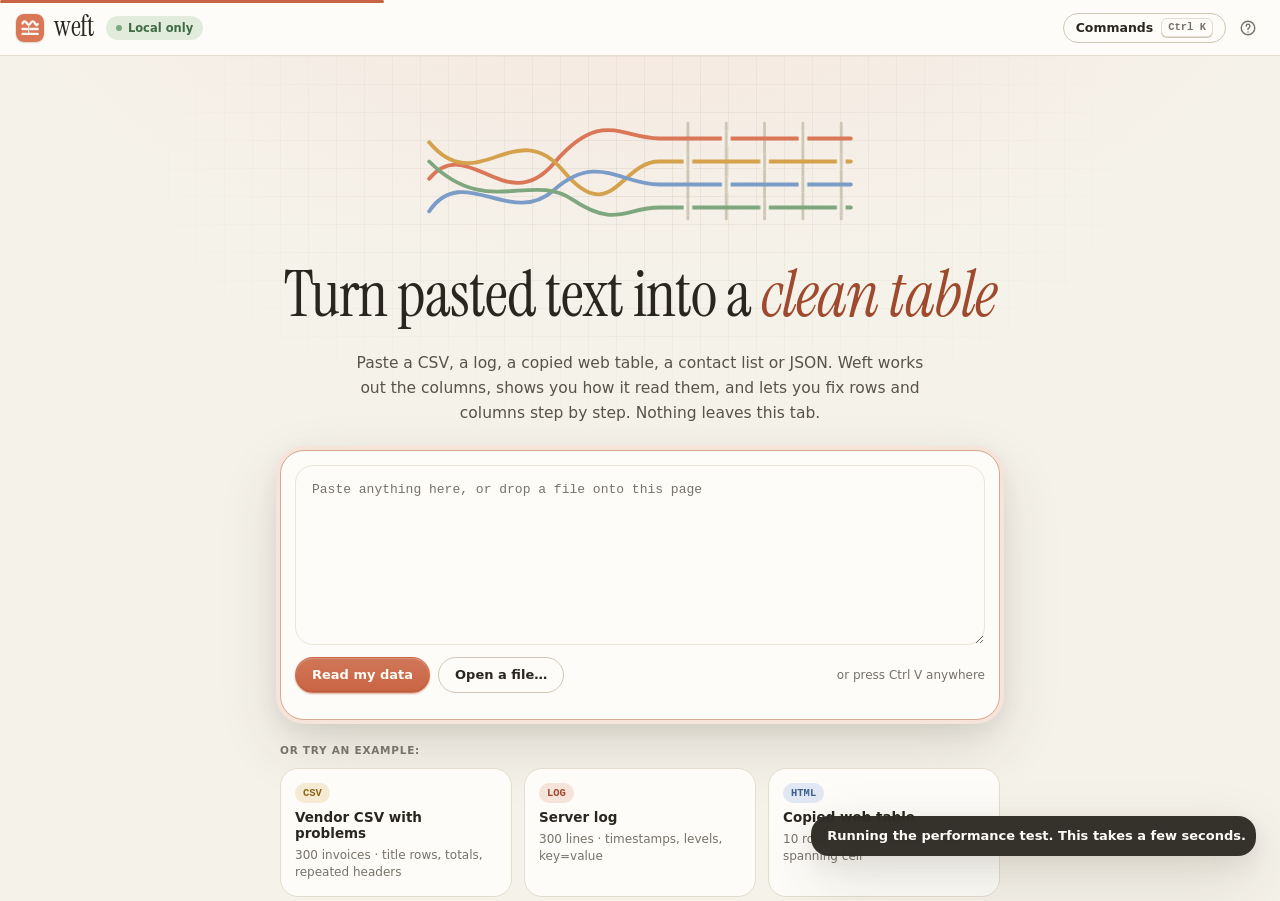
==== perf-test.html @ 7e74893f "feat: release Weft 2.1 with major performance and UI improvements - Speed up CSV parsing, text sorti" ====
<!DOCTYPE html>
<html lang="en">
<head>
<meta charset="UTF-8">
<meta http-equiv="Content-Security-Policy" content="default-src 'self'; script-src 'self'; worker-src 'self' blob:; style-src 'self' 'unsafe-inline'; img-src 'self' data: blob:; font-src 'self'; connect-src 'none'; frame-src 'none'; object-src 'none'; base-uri 'none'; form-action 'none'">
<meta name="viewport" content="width=device-width, initial-scale=1">
<title>Weft perf [perf] nowrap</title>
<meta name="description" content="Paste CSV, logs, copied web tables, contact lists or JSON. Weft detects the columns, shows how it read them, and lets you clean rows and columns step by step. Runs entirely in your browser.">
<meta name="theme-color" content="#F5F2EA" media="(prefers-color-scheme: light)">
<meta name="theme-color" content="#1F1E1C" media="(prefers-color-scheme: dark)">
<link rel="icon" type="image/svg+xml" href="favicon.svg">
<link rel="preload" href="fonts/InstrumentSerif-Regular.ttf" as="font" type="font/ttf" crossorigin>
<link rel="preload" href="fonts/InstrumentSerif-Italic.ttf" as="font" type="font/ttf" crossorigin>
<link rel="stylesheet" href="css/weft.css">
<script src="js/theme.js"></script>
</head>
<body>
<div class="progress-bar page-progress" id="pageProgress" role="progressbar" aria-busy="true" aria-label="Loading"><i></i></div>
<div class="app">
  <header class="app-header" id="appHeader">
    <div class="brand">
      <img class="mark" src="favicon.svg" alt="" width="28" height="28">
      <span class="wordmark">weft</span>
    </div>
    <button type="button" class="pill-local" id="pillLocal" title="Your data never leaves this browser tab. Network access is blocked by this page's security policy."><i></i>Local only</button>
    <div class="file-meta hidden" id="fileMeta"><span class="fmt-tag" id="fmtTag"></span><span class="file-name" id="fileName"></span></div>
    <span class="spacer"></span>
    <div class="search-box hidden" id="searchBox" role="search">
      <svg width="16" height="16" viewBox="0 0 24 24" fill="none" stroke="currentColor" stroke-width="1.9" stroke-linecap="round" aria-hidden="true"><circle cx="11" cy="11" r="6.5"/><path d="M20 20l-4.2-4.2"/></svg>
      <input id="searchInput" type="search" placeholder="Search rows" aria-label="Search rows" autocomplete="off" spellcheck="false">
      <button type="button" class="btn btn-xs btn-secondary hidden" id="btnSearchStep" title="Keep only matching rows as a recipe step">Make this a step</button>
      <span class="kbd" id="searchHint">Ctrl F</span>
    </div>
    <div class="hdr-actions">
      <button type="button" class="btn btn-secondary btn-sm" id="btnCommands" aria-keyshortcuts="Control+K Meta+K"><span>Commands</span><span class="kbd" id="cmdHint">Ctrl K</span></button>
      <button type="button" class="btn btn-ghost btn-sm hidden hide-sm" id="btnRecipe" aria-haspopup="menu" aria-expanded="false">Recipe
        <svg width="12" height="12" viewBox="0 0 24 24" fill="none" stroke="currentColor" stroke-width="2.2" stroke-linecap="round" aria-hidden="true"><path d="M7 10l5 5 5-5"/></svg></button>
      <button type="button" class="btn btn-ghost btn-sm hidden hide-sm" id="btnNew">New</button>
      <button type="button" class="icon-btn" id="btnHelp" aria-label="Keyboard shortcuts and help" title="Keyboard shortcuts (?)">
        <svg width="18" height="18" viewBox="0 0 24 24" fill="none" stroke="currentColor" stroke-width="1.9" stroke-linecap="round" aria-hidden="true"><circle cx="12" cy="12" r="9"/><path d="M9.6 9.5a2.5 2.5 0 1 1 3.7 2.2c-.8.4-1.3 1-1.3 1.9v.4M12 17.2v.1"/></svg></button>
      <button type="button" class="btn btn-primary btn-sm hidden" id="btnExport">Export</button>
    </div>
  </header>

  <div class="reading-bar hidden" id="readingBar" aria-label="How the input was read"></div>
  <nav class="toolbar hidden" id="toolbar" aria-label="Actions"></nav>
  <div class="scrub hidden" id="scrub">
    <button type="button" class="scrub-end" id="scrubStart">Original</button>
    <div class="scrub-track" id="scrubTrack"></div>
    <button type="button" class="scrub-end" id="scrubEnd">Result</button>
    <span class="scrub-label" id="scrubLabel"></span>
  </div>
  <div class="coach hidden" id="coach" role="region" aria-label="Getting started"></div>

  <main id="emptyView" class="empty-view">
    <svg class="hero" viewBox="0 0 480 140" fill="none" stroke-linecap="round" aria-hidden="true">
      <path class="hw" stroke-width="3" d="M290 20V120M330 20V120M370 20V120M410 20V120M450 20V120"/>
      <path class="thr t1" pathLength="1" stroke-width="4" d="M20 78C60 30 100 120 150 62S220 36 260 36H460"/>
      <path class="thr t2" pathLength="1" stroke-width="4" d="M20 40C70 100 110 10 160 70S220 60 260 60H460"/>
      <path class="thr t3" pathLength="1" stroke-width="4" d="M20 112C55 60 105 130 150 90S220 84 260 84H460"/>
      <path class="thr t4" pathLength="1" stroke-width="4" d="M20 60C80 120 125 70 170 100S225 108 260 108H460"/>
      <path class="over hgap" stroke-width="9" stroke-linecap="butt" d="M330 28V44M410 28V44M290 52V68M370 52V68M450 52V68M330 76V92M410 76V92M290 100V116M370 100V116M450 100V116"/>
      <path class="over hw" stroke-width="3" stroke-linecap="butt" d="M330 28V44M410 28V44M290 52V68M370 52V68M450 52V68M330 76V92M410 76V92M290 100V116M370 100V116M450 100V116"/>
    </svg>
    <h1 id="emptyH1">Turn pasted text into a <span class="h1-accent">clean table</span></h1>
    <p class="lede">Paste a CSV, a log, a copied web table, a contact list or JSON. Weft works out the columns, shows you how it read them, and lets you fix rows and columns step by step. Nothing leaves this tab.</p>
    <div class="session-banner hidden" id="sessionBanner"></div>
    <section class="paste-card" aria-label="Paste your data">
      <textarea id="pasteArea" placeholder="Paste anything here, or drop a file onto this page" aria-label="Paste your data" spellcheck="false"></textarea>
      <div class="paste-actions">
        <button type="button" class="btn btn-primary" id="btnRead">Read my data</button>
        <button type="button" class="btn btn-secondary" id="btnOpen">Open a file…</button>
        <span class="paste-hint" id="pasteHint">or press Ctrl V anywhere</span>
      </div>
      <div class="parse-err" id="parseErr" role="alert"></div>
    </section>
    <section class="examples" aria-labelledby="exLabel">
      <span class="small-label" id="exLabel">Or try an example:</span>
      <div class="examples-grid" id="examplesGrid"></div>
    </section>
    <footer class="footnote">
      <span>Runs offline. No accounts, no uploads, no tracking.</span>
      <button type="button" class="link-btn" id="stressLink">Performance test (200,000 rows)</button>
    </footer>
  </main>

  <div class="workspace hidden" id="workspace">
    <aside class="rail" id="rail" aria-label="Recipe">
      <div class="rail-head">
        <h2>Recipe</h2><span class="count-badge" id="railCount">0</span><span class="spacer"></span>
        <button type="button" class="btn btn-primary btn-xs" id="btnAddStep"><svg width="12" height="12" viewBox="0 0 24 24" fill="none" stroke="currentColor" stroke-width="2.4" stroke-linecap="round" aria-hidden="true"><path d="M12 5v14M5 12h14"/></svg>Add step</button>
      </div>
      <div class="rail-list" id="railList"></div>
      <div class="rail-foot">
        <button type="button" class="btn btn-xs btn-ghost" id="btnRailSave">Save</button>
        <button type="button" class="btn btn-xs btn-ghost" id="btnRailLib">Library</button>
        <button type="button" class="btn btn-xs btn-ghost" id="btnRailText">Edit as text</button>
      </div>
    </aside>
    <section class="grid-wrap" aria-label="Data">
      <div class="progress-bar hidden" id="progress" role="progressbar" aria-busy="true" aria-label="Working"><i></i></div>
      <div class="vfilter hidden" id="vfilter" style="display:flex;align-items:center;gap:10px;padding:8px 16px;background:var(--slate-wash);font:500 12.5px var(--sans);border-bottom:1px solid var(--border)"></div>
      <div class="gscroll" id="gscroll" tabindex="0" role="grid" aria-label="Table" aria-multiselectable="true">
        <div id="grid" class="gsizer-wrap">
          <div class="gsizer" id="gsizer">
            <div class="ghead" id="ghead" role="row" aria-rowindex="1"></div>
            <div class="gbody" id="gbody"></div>
            <div class="selrect hidden" id="selrect"></div>
          </div>
        </div>
        <div class="grid-empty hidden" id="gridEmpty"></div>
      </div>
    </section>
    <aside class="inspector" id="inspector" aria-label="Inspector">
      <div class="insp-tabs" id="inspTabs" role="tablist">
        <button type="button" class="insp-tab" role="tab" data-tab="suggestions" aria-selected="true">Suggestions<span class="count-badge hidden" id="issueCount"></span></button>
        <button type="button" class="insp-tab" role="tab" data-tab="column" aria-selected="false" tabindex="-1">Column</button>
        <button type="button" class="insp-tab" role="tab" data-tab="cell" aria-selected="false" tabindex="-1">Cell</button>
      </div>
      <div class="insp-body" id="inspBody" role="tabpanel"></div>
    </aside>
  </div>
  <footer class="status-bar hidden" id="statusBar" aria-live="off"></footer>
</div>

<div class="drop-overlay" id="dropOverlay" aria-hidden="true"><img src="favicon.svg" alt=""><b>Drop to read this file</b><span id="dropName" style="font:500 13px var(--mono);color:var(--ink-dim)"></span></div>
<div class="toast-root" id="toastRoot" aria-live="polite"></div>
<div id="srAnnounce" class="sr-only" aria-live="polite" aria-atomic="true"></div>
<input type="file" id="fileInput" hidden accept=".csv,.tsv,.txt,.json,.ndjson,.log,.md,.html,.htm,.tab,.dat,text/*,application/json">
<input type="file" id="refInput" hidden accept=".csv,.tsv,.txt,.json,.ndjson,.log,text/*,application/json">
<input type="file" id="recipeInput" hidden accept=".txt,.weft,text/plain">

<script src="js/core/00-util.js"></script>
<script src="js/core/10-values.js"></script>
<script src="js/core/20-parse.js"></script>
<script src="js/core/30-detect.js"></script>
<script src="js/core/40-ops-base.js"></script>
<script src="js/core/41-ops-text.js"></script>
<script src="js/core/42-ops-rows.js"></script>
<script src="js/core/43-ops-cols.js"></script>
<script src="js/core/44-ops-reshape.js"></script>
<script src="js/core/50-synthesis.js"></script>
<script src="js/core/60-pipeline.js"></script>
<script src="js/core/70-insights.js"></script>
<script src="js/core/80-samples.js"></script>
<script src="js/core/90-engine.js"></script>
<script src="js/ui/00-dom.js"></script>
<script src="js/ui/05-engine-client.js"></script>
<script src="js/ui/10-state.js"></script>
<script src="js/ui/20-selection.js"></script>
<script src="js/ui/25-grid.js"></script>
<script src="js/ui/30-forms.js"></script>
<script src="js/ui/35-dialogs.js"></script>
<script src="js/ui/40-commands.js"></script>
<script src="js/ui/45-palette-menus.js"></script>
<script src="js/ui/50-panels.js"></script>
<script src="js/ui/55-inspector.js"></script>
<script src="js/ui/60-reading.js"></script>
<script src="js/ui/65-export-recipes.js"></script>
<script src="js/ui/68-xlsx.js"></script>
<script src="js/ui/75-perf.js"></script>
<script src="js/ui/70-input.js"></script>
<script src="js/ui/90-app.js"></script>
<script src="js/tests/ui-drive.js"></script>
</body>
</html>
---- css/weft.css ----
@font-face{font-family:"Instrument Serif";src:url("../fonts/InstrumentSerif-Regular.ttf") format("truetype");font-weight:400;font-style:normal;font-display:swap}
@font-face{font-family:"Instrument Serif";src:url("../fonts/InstrumentSerif-Italic.ttf") format("truetype");font-weight:400;font-style:italic;font-display:swap}
:root{
  --display:"Instrument Serif",ui-serif,"Iowan Old Style","New York",Georgia,serif;
  --bg:#F5F2EA;--bg-2:#EFEBE0;--surface:#FDFCF8;--surface-2:#F9F7F1;--raised:#EEEADF;--raised-2:#E5E0D2;
  --border:#E3DDCF;--border-hi:#CFC7B5;--line:#EAE5D8;
  --ink:#29261F;--ink-dim:#57534A;--ink-mute:#77726A;
  --clay:#C96442;--clay-hi:#B5573A;--clay-soft:#D97757;--clay-wash:#F6E3DA;--clay-ink:#9E4A2F;--on-clay:#FFFCF7;
  --primary:#C96442;--primary-hi:#B5573A;--primary-wash:#F6E3DA;--on-primary:#FFFCF7;
  --ochre:#8F6516;--ochre-line:#D4A24C;--ochre-wash:#F5EAD2;
  --sage:#3F6B45;--sage-line:#7FA77F;--sage-wash:#E2ECDD;
  --slate:#3E5F8F;--slate-line:#7C9CC8;--slate-wash:#E1E8F3;
  --rose:#A8423B;--rose-line:#D98077;--rose-wash:#F6DFDB;
  --stone:#6C675D;--stone-line:#B3AC9E;--stone-wash:#ECE8DF;
  --sel-wash:#F4E4DA;--sel-line:#E4B8A3;--focus:#C96442;
  --scrim:rgba(41,38,31,.34);
  --hatch:rgba(120,104,80,.10);--edge:rgba(60,48,30,.16);
  --shadow-1:0 1px 2px rgba(60,48,30,.06),0 1px 1px rgba(60,48,30,.04);
  --shadow-2:0 2px 6px rgba(60,48,30,.06),0 10px 28px rgba(60,48,30,.08);
  --shadow-3:0 8px 24px rgba(60,48,30,.10),0 24px 64px rgba(60,48,30,.14);
  --r-xs:6px;--r-sm:9px;--r-md:13px;--r-lg:18px;--r-xl:24px;--r-pill:999px;
  --row-h:34px;
  --ease:cubic-bezier(.2,.8,.2,1);
  --serif:ui-serif,"Iowan Old Style","New York","Palatino Linotype",Palatino,"Book Antiqua",Georgia,serif;
  --sans:ui-sans-serif,-apple-system,BlinkMacSystemFont,"Segoe UI Variable Text","Segoe UI",system-ui,Roboto,"Helvetica Neue",Arial,sans-serif;
  --mono:ui-monospace,"SF Mono","Cascadia Code","Cascadia Mono","Roboto Mono",Menlo,Consolas,monospace;
  color-scheme:light;
}
@media(prefers-color-scheme:dark){:root:not([data-theme="light"]){
  --bg:#1F1E1C;--bg-2:#262523;--surface:#2A2926;--surface-2:#2F2E2B;--raised:#383632;--raised-2:#43413C;
  --border:#3C3A36;--border-hi:#57544D;--line:#35332F;
  --ink:#F2EFE7;--ink-dim:#CFCAC0;--ink-mute:#A39E94;
  --clay:#E08A6A;--clay-hi:#EB9B7C;--clay-soft:#D97757;--clay-wash:#46302A;--clay-ink:#F0A487;--on-clay:#1F1E1C;
  --primary:#E08A6A;--primary-hi:#EB9B7C;--primary-wash:#46302A;--on-primary:#1F1E1C;
  --ochre:#E6BD6E;--ochre-line:#C9993F;--ochre-wash:#3E3421;
  --sage:#9CC79B;--sage-line:#6F9A70;--sage-wash:#2B3A2B;
  --slate:#A4BDE3;--slate-line:#6F8DBB;--slate-wash:#2A3445;
  --rose:#EE9A91;--rose-line:#C46A60;--rose-wash:#452B28;
  --stone:#C4BEB2;--stone-line:#7E786D;--stone-wash:#393732;
  --sel-wash:#43332C;--sel-line:#7D5646;--focus:#E08A6A;
  --scrim:rgba(0,0,0,.5);
  --hatch:rgba(255,245,230,.05);--edge:rgba(0,0,0,.45);
  --shadow-1:0 1px 2px rgba(0,0,0,.3);
  --shadow-2:0 2px 8px rgba(0,0,0,.3),0 10px 28px rgba(0,0,0,.28);
  --shadow-3:0 10px 30px rgba(0,0,0,.4),0 24px 64px rgba(0,0,0,.45);
  color-scheme:dark;
}}
:root[data-theme="dark"]{
  --bg:#1F1E1C;--bg-2:#262523;--surface:#2A2926;--surface-2:#2F2E2B;--raised:#383632;--raised-2:#43413C;
  --border:#3C3A36;--border-hi:#57544D;--line:#35332F;
  --ink:#F2EFE7;--ink-dim:#CFCAC0;--ink-mute:#A39E94;
  --clay:#E08A6A;--clay-hi:#EB9B7C;--clay-soft:#D97757;--clay-wash:#46302A;--clay-ink:#F0A487;--on-clay:#1F1E1C;
  --primary:#E08A6A;--primary-hi:#EB9B7C;--primary-wash:#46302A;--on-primary:#1F1E1C;
  --ochre:#E6BD6E;--ochre-line:#C9993F;--ochre-wash:#3E3421;
  --sage:#9CC79B;--sage-line:#6F9A70;--sage-wash:#2B3A2B;
  --slate:#A4BDE3;--slate-line:#6F8DBB;--slate-wash:#2A3445;
  --rose:#EE9A91;--rose-line:#C46A60;--rose-wash:#452B28;
  --stone:#C4BEB2;--stone-line:#7E786D;--stone-wash:#393732;
  --sel-wash:#43332C;--sel-line:#7D5646;--focus:#E08A6A;
  --scrim:rgba(0,0,0,.5);
  --hatch:rgba(255,245,230,.05);--edge:rgba(0,0,0,.45);
  --shadow-1:0 1px 2px rgba(0,0,0,.3);
  --shadow-2:0 2px 8px rgba(0,0,0,.3),0 10px 28px rgba(0,0,0,.28);
  --shadow-3:0 10px 30px rgba(0,0,0,.4),0 24px 64px rgba(0,0,0,.45);
  color-scheme:dark;
}
:root[data-density="comfortable"]{--row-h:38px}
:root[data-density="compact"]{--row-h:28px}

*{margin:0;padding:0;box-sizing:border-box}
html,body{height:100%}
body{background:var(--bg);color:var(--ink);font:450 13.5px/1.5 var(--sans);-webkit-font-smoothing:antialiased;-moz-osx-font-smoothing:grayscale;text-rendering:optimizeLegibility;overflow:hidden}
button,input,select,textarea{font:inherit;color:inherit}
button{cursor:pointer;border:0;background:none}
::selection{background:var(--clay-wash)}
:focus-visible{outline:2px solid var(--focus);outline-offset:2px;border-radius:var(--r-xs)}
.hidden{display:none!important}
.sr-only{position:absolute;width:1px;height:1px;overflow:hidden;clip:rect(0 0 0 0);white-space:nowrap}
svg{display:block;flex:none}
*{scrollbar-width:thin;scrollbar-color:var(--border-hi) transparent}
*::-webkit-scrollbar{width:10px;height:10px}
*::-webkit-scrollbar-thumb{background:var(--border-hi);border-radius:10px;border:3px solid transparent;background-clip:padding-box}
*::-webkit-scrollbar-track{background:transparent}

.app{height:100vh;height:100dvh;display:flex;flex-direction:column}

.btn{display:inline-flex;align-items:center;justify-content:center;gap:8px;height:36px;padding:0 16px;border-radius:var(--r-pill);font:600 13px var(--sans);white-space:nowrap;border:1px solid transparent;transition:background .12s,box-shadow .12s,transform .08s,border-color .12s,color .12s}
.btn:active{transform:scale(.97)}
.btn-primary{background:linear-gradient(180deg,color-mix(in srgb,var(--primary) 88%,#fff) 0%,var(--primary) 100%);color:var(--on-primary);box-shadow:0 1px 0 rgba(255,255,255,.22) inset,0 -1px 0 rgba(0,0,0,.08) inset,0 1px 2px color-mix(in srgb,var(--primary) 40%,transparent),var(--shadow-1)}
.btn-primary:hover{background:linear-gradient(180deg,var(--primary) 0%,var(--primary-hi) 100%)}
.btn-secondary{background:var(--surface);color:var(--ink);border-color:var(--border-hi)}
.btn-secondary:hover{background:var(--surface-2);border-color:var(--ink-mute)}
.btn-ghost{color:var(--ink-dim)}
.btn-ghost:hover{background:var(--raised);color:var(--ink)}
.btn-danger{background:var(--rose);color:var(--surface)}
.btn-danger:hover{filter:brightness(1.05)}
.btn-sm{height:30px;padding:0 12px;font-size:12.5px}
.btn-xs{height:26px;padding:0 10px;font-size:12px}
.btn[disabled],.btn[aria-disabled="true"]{opacity:.45;cursor:not-allowed;transform:none;box-shadow:none}
.icon-btn{width:32px;height:32px;display:inline-flex;align-items:center;justify-content:center;border-radius:var(--r-pill);color:var(--ink-mute);transition:background .12s,color .12s}
.icon-btn:hover{background:var(--raised);color:var(--ink)}
.icon-btn.sm{width:26px;height:26px}
.icon-btn[aria-pressed="true"]{color:var(--clay);background:var(--clay-wash)}
.kbd{font:600 10.5px/1 var(--mono);padding:3px 6px;border-radius:6px;background:var(--surface);border:1px solid var(--border);box-shadow:0 1px 0 var(--border-hi);color:var(--ink-mute);white-space:nowrap}
.btn-primary .kbd{background:transparent;border-color:rgba(255,255,255,.35);color:inherit;opacity:.85}

.app-header{height:56px;display:flex;align-items:center;gap:12px;padding:0 16px;background:var(--surface);border-bottom:1px solid var(--border);flex:none;position:relative;z-index:5}
.brand{display:flex;align-items:center;gap:10px;flex:none}
.brand .mark{width:28px;height:28px;border-radius:8px;box-shadow:0 1px 2px rgba(120,60,30,.18),0 0 0 .5px rgba(120,60,30,.12)}
.wordmark{font:400 28px/1 var(--display);letter-spacing:-.01em;color:var(--ink);transform:translateY(-1px)}
.pill-local{display:inline-flex;align-items:center;gap:6px;height:24px;padding:0 10px;border-radius:var(--r-pill);background:var(--sage-wash);color:var(--sage);font:600 11.5px var(--sans);cursor:help}
.pill-local i{width:6px;height:6px;border-radius:50%;background:var(--sage-line);display:block}
.file-meta{display:flex;align-items:center;gap:8px;min-width:0;height:30px;padding:0 12px 0 4px;margin-left:4px;border-radius:var(--r-pill);background:var(--surface-2);border:1px solid var(--border)}
.fmt-tag{font:650 10px/1 var(--mono);padding:5px 8px;border-radius:var(--r-pill);background:var(--clay-wash);color:var(--clay-ink);letter-spacing:.05em;white-space:nowrap}
.file-name{font:600 13px var(--sans);color:var(--ink-dim);max-width:260px;overflow:hidden;text-overflow:ellipsis;white-space:nowrap}
.spacer{flex:1}
.search-box{display:flex;align-items:center;gap:8px;height:34px;padding:0 6px 0 12px;background:var(--surface-2);border:1px solid var(--border);border-radius:var(--r-pill);width:min(300px,28vw);transition:border-color .12s,background .12s,box-shadow .12s,width .2s var(--ease)}
.search-box:focus-within{border-color:var(--clay);background:var(--surface);box-shadow:0 0 0 3px var(--clay-wash);width:min(360px,32vw)}
.search-box svg{color:var(--ink-mute)}
.search-box input{flex:1;min-width:0;border:0;background:transparent;outline:none;font:500 13px var(--sans)}
.search-box input::placeholder{color:var(--ink-mute)}
.search-box .btn-xs{height:24px}
.hdr-actions{display:flex;align-items:center;gap:6px}

.reading-bar{min-height:44px;display:flex;align-items:center;flex-wrap:wrap;gap:8px 10px;padding:6px 16px;background:var(--surface);border-bottom:1px solid var(--border);flex:none}
.small-label{font:650 10.5px var(--sans);text-transform:uppercase;letter-spacing:.07em;color:var(--ink-mute)}
.kind-badge{display:inline-flex;align-items:center;gap:6px;height:28px;padding:0 10px 0 12px;border-radius:var(--r-pill);background:var(--clay-wash);color:var(--clay-ink);font:650 12.5px var(--sans);box-shadow:inset 0 0 0 1px color-mix(in srgb,var(--clay) 22%,transparent);transition:box-shadow .12s}
.kind-badge:hover{box-shadow:inset 0 0 0 1px var(--clay)}
.rb-counts{font:500 12.5px var(--mono);color:var(--ink-dim)}
.rb-chip{height:28px;padding:0 12px;border-radius:var(--r-pill);border:1px dashed var(--border-hi);color:var(--ink-dim);font:550 12px var(--sans);transition:all .12s}
.rb-chip:hover{border-style:solid;border-color:var(--ink-mute);color:var(--ink);background:var(--surface-2)}
.rb-warn{font:500 12px var(--sans);color:var(--ochre);display:flex;align-items:center;gap:6px;max-width:520px}
.rb-warn span{overflow:hidden;text-overflow:ellipsis;white-space:nowrap}

.toolbar{height:44px;display:flex;align-items:center;gap:2px;padding:0 10px;background:var(--surface);border-bottom:1px solid var(--border);flex:none;overflow-x:auto;overflow-y:hidden;scrollbar-width:none}
.toolbar::-webkit-scrollbar{display:none}
.tb-btn{height:30px;display:inline-flex;align-items:center;gap:6px;padding:0 10px;border-radius:var(--r-pill);font:600 12.5px var(--sans);color:var(--ink-dim);white-space:nowrap;transition:background .12s,color .12s}
.tb-btn:hover,.tb-btn[aria-expanded="true"]{background:var(--surface-2);color:var(--ink)}
.tb-btn[aria-expanded="true"]{box-shadow:inset 0 0 0 1px var(--border-hi)}
.tb-btn svg{color:var(--ink-mute);transition:color .12s}
.tb-btn:hover svg,.tb-btn[aria-expanded="true"] svg{color:var(--clay)}
.tb-btn[aria-disabled="true"]{opacity:.45;cursor:not-allowed}
.tb-narrow{display:none}
.tb-narrow-label,.tb-mid-label{display:none}
@media(max-width:1100px){.tb-mid-label{display:inline}}
@media(max-width:900px){.tb-narrow-label{display:inline}}
@media(max-width:640px){.tb-narrow-label,.tb-mid-label{display:none}}
@media(max-width:900px){.tb-narrow{display:inline-flex}.tb-wide{display:none}.tb-check{display:none}}
.tb-sep{width:1px;height:20px;background:var(--border);margin:0 6px;flex:none}
.tb-check{display:inline-flex;align-items:center;gap:8px;font:550 12.5px var(--sans);color:var(--ink-dim);padding:0 10px;height:32px;border-radius:var(--r-pill);cursor:pointer;white-space:nowrap}
.tb-check:hover{background:var(--raised)}

.scrub{height:44px;display:flex;align-items:center;gap:12px;padding:0 16px;background:var(--surface);border-bottom:1px solid var(--border);flex:none}
.scrub-end{font:650 10.5px var(--sans);text-transform:uppercase;letter-spacing:.07em;color:var(--ink-mute);cursor:pointer;white-space:nowrap}
.scrub-end:hover{color:var(--ink)}
.scrub-track{position:relative;flex:1;height:24px;min-width:120px}
.scrub-track .rail-line{position:absolute;left:8px;right:8px;top:11px;height:2px;border-radius:2px;background:var(--border)}
.scrub-track .fill-line{position:absolute;left:8px;top:11px;height:2px;border-radius:2px;background:var(--ink-mute)}
.scrub-track .tick{position:absolute;top:7px;width:10px;height:10px;border-radius:50%;margin-left:-5px;border:2px solid var(--surface);box-shadow:0 0 0 1px var(--border-hi)}
.scrub-track input{position:absolute;inset:0;width:100%;margin:0;background:transparent;-webkit-appearance:none;appearance:none;cursor:pointer}
.scrub-track input::-webkit-slider-runnable-track{height:24px;background:transparent}
.scrub-track input::-moz-range-track{height:24px;background:transparent}
.scrub-track input::-webkit-slider-thumb{-webkit-appearance:none;width:18px;height:18px;margin-top:3px;border-radius:50%;background:var(--clay);border:3px solid var(--surface);box-shadow:0 0 0 1px var(--clay),var(--shadow-1)}
.scrub-track input::-moz-range-thumb{width:14px;height:14px;border-radius:50%;background:var(--clay);border:3px solid var(--surface);box-shadow:0 0 0 1px var(--clay)}
.scrub-label{font:500 12px var(--sans);color:var(--ink-dim);max-width:40%;overflow:hidden;text-overflow:ellipsis;white-space:nowrap}
.scrub-label b{font-weight:650;color:var(--ink)}

.coach{display:flex;align-items:center;gap:16px;padding:8px 16px;background:linear-gradient(90deg,color-mix(in srgb,var(--clay-wash) 70%,var(--surface)),var(--surface) 70%);color:var(--ink-dim);border-bottom:1px solid var(--border);flex:none;overflow-x:auto}
.coach ol{display:flex;gap:24px;list-style:none;flex:1}
.coach li{display:flex;align-items:center;gap:8px;font:500 12.5px var(--sans);white-space:nowrap}
.coach li .n{width:18px;height:18px;border-radius:50%;background:var(--surface);color:var(--clay-ink);box-shadow:inset 0 0 0 1.5px var(--clay-soft);font:700 10px/18px var(--mono);text-align:center;flex:none}
.coach li button{font:600 12px var(--sans);color:var(--clay-ink);text-decoration:underline;text-decoration-color:color-mix(in srgb,var(--clay) 40%,transparent);text-underline-offset:3px}
.coach li button:hover{text-decoration-color:currentColor}
.pulse-ring{outline:3px solid var(--clay)!important;outline-offset:2px;border-radius:var(--r-sm)}

.workspace{flex:1;display:flex;min-height:0;position:relative}
.rail{width:296px;flex:none;background:var(--surface);border-right:1px solid var(--border);display:flex;flex-direction:column;min-height:0}
.rail-head{display:flex;align-items:center;gap:8px;padding:14px 14px 10px 18px}
.rail-head h2{font:400 21px/1 var(--display)}
.count-badge{font:600 10.5px/1 var(--mono);padding:4px 7px;border-radius:var(--r-pill);background:var(--raised);color:var(--ink-mute)}
.rail-list{flex:1;overflow-y:auto;padding:4px 0 16px;position:relative}
.rail-empty{margin:10px 12px 0 46px;padding:14px;border-radius:var(--r-md);background:var(--surface-2);border:1px dashed var(--border-hi);color:var(--ink-dim);font:500 12.5px/1.6 var(--sans)}
.rail-empty .kbd{margin:0 1px}
.rail-foot{display:flex;gap:6px;padding:10px 12px;border-top:1px solid var(--border);flex-wrap:wrap}
.tl{position:relative}
.tl::before{content:"";position:absolute;left:25px;top:0;bottom:0;width:2px;background:var(--tl,var(--border))}
.tl.muted::before{background:repeating-linear-gradient(to bottom,var(--tl) 0 4px,transparent 4px 8px)}
.tl.tl-start::before{top:25px}
.tl.tl-end::before{bottom:auto;height:25px}
.tl-start .step-card,.tl-end .step-card{padding-top:12px;padding-bottom:12px}
.tl-node{position:absolute;left:15px;top:14px;width:22px;height:22px;border-radius:50%;display:flex;align-items:center;justify-content:center;font:700 10px/1 var(--mono);color:var(--surface);background:var(--tl);z-index:1;box-shadow:0 0 0 3px var(--surface)}
.tl.muted .tl-node{background:var(--surface);color:var(--tl);box-shadow:0 0 0 3px var(--surface),inset 0 0 0 2px var(--tl)}
.tl.err .tl-node{background:var(--rose-wash);color:var(--rose);box-shadow:0 0 0 3px var(--surface),inset 0 0 0 2px var(--rose)}
.tl-start .tl-node{width:14px;height:14px;left:19px;top:18px;border-radius:50%;background:var(--surface);box-shadow:0 0 0 3px var(--surface),inset 0 0 0 2px var(--ink-mute)}
.tl-end .tl-node{width:14px;height:14px;left:19px;top:18px;border-radius:4px;background:var(--ink)}
.tl[draggable="true"] .step-card{cursor:grab}
.tl[draggable="true"] .step-card:active{cursor:grabbing}
.step-card{margin:4px 12px 4px 46px;padding:10px 12px;border-radius:var(--r-md);border:1px solid transparent;cursor:pointer;transition:background .12s,border-color .12s,box-shadow .12s;position:relative}
.step-card:hover{background:var(--surface-2);border-color:var(--border)}
.step-card.active{background:var(--surface);border-color:var(--border-hi);box-shadow:var(--shadow-2),inset 3px 0 0 var(--tl,var(--clay))}
.tl.muted .step-card{opacity:.6}
.tl.muted .sc-name{text-decoration:line-through}
.tl.drop-before .step-card{box-shadow:0 -3px 0 var(--clay)}
.tl.dragging .step-card{box-shadow:var(--shadow-3);transform:rotate(1deg)}
.sc-row1{display:flex;align-items:center;gap:6px}
.sc-name{font:650 13px var(--sans);flex:1;min-width:0;overflow:hidden;text-overflow:ellipsis;white-space:nowrap}
.sc-desc{font:450 12px/1.45 var(--sans);color:var(--ink-dim);margin-top:2px;display:-webkit-box;-webkit-line-clamp:2;-webkit-box-orient:vertical;overflow:hidden;word-break:break-word}
.sc-chips{display:flex;flex-wrap:wrap;gap:4px;margin-top:6px}
.sc-err{font:500 12px/1.4 var(--sans);color:var(--rose);margin-top:6px}
.sc-warn{font:500 11.5px/1.4 var(--sans);color:var(--ochre);margin-top:6px}
.sc-actions{display:flex;gap:0;margin-right:-6px}
.sc-actions .icon-btn{width:24px;height:24px;color:var(--ink-mute);opacity:.55;transition:opacity .12s,background .12s,color .12s}
.step-card:hover .sc-actions .icon-btn,.step-card.active .sc-actions .icon-btn,.step-card:focus-within .sc-actions .icon-btn{opacity:1}
.sc-meta{font:500 12px var(--mono);color:var(--ink-mute)}
.grip{cursor:grab;color:var(--ink-mute);opacity:.6}
.grip:hover{opacity:1}
.chip{display:inline-flex;align-items:center;height:20px;padding:0 8px;border-radius:var(--r-pill);font:600 10.5px/1 var(--mono);white-space:nowrap;background:var(--raised);color:var(--ink-dim)}
.c-rewrite{background:var(--ochre-wash);color:var(--ochre)}.c-remove{background:var(--rose-wash);color:var(--rose)}.c-add{background:var(--sage-wash);color:var(--sage)}.c-reshape{background:var(--slate-wash);color:var(--slate)}.c-structure{background:var(--clay-wash);color:var(--clay-ink)}.c-manual{background:var(--stone-wash);color:var(--stone)}.c-warn{background:var(--ochre-wash);color:var(--ochre)}
.t-rewrite{--tl:var(--ochre-line)}.t-remove{--tl:var(--rose-line)}.t-add{--tl:var(--sage-line)}.t-reshape{--tl:var(--slate-line)}.t-structure{--tl:var(--clay-soft)}.t-manual{--tl:var(--stone-line)}

.grid-wrap{flex:1;min-width:0;display:flex;flex-direction:column;position:relative;background:var(--surface)}
.gscroll{flex:1;overflow:auto;position:relative;outline:none;overscroll-behavior:contain}
.gscroll:focus-visible{outline:none;box-shadow:inset 0 0 0 2px var(--focus)}
.gsizer{position:relative}
.ghead{position:sticky;top:0;z-index:4;display:flex;background:var(--surface);border-bottom:1px solid var(--border-hi);height:40px;width:max-content;min-width:100%;transition:box-shadow .15s}
.gscroll.scrolled-y .ghead{box-shadow:0 8px 14px -12px var(--edge)}
.gh{position:relative;flex:none;display:flex;align-items:center;gap:7px;padding:0 6px 0 12px;height:40px;border-right:1px solid var(--line);font:650 12.5px var(--sans);color:var(--ink);cursor:pointer;user-select:none;transition:background .1s}
.gh:hover{background:var(--surface-2)}
.gh.idx{position:sticky;left:0;z-index:5;background:var(--surface);justify-content:center;padding:0;color:var(--ink-mute);font:600 11px var(--mono);cursor:default;border-right:1px solid var(--border)}
.gh-name{flex:1;min-width:0;overflow:hidden;text-overflow:ellipsis;white-space:nowrap}
.typebadge{font:700 8.5px/1 var(--mono);letter-spacing:.06em;padding:3px 5px;border-radius:5px;background:var(--surface-2);color:var(--ink-mute);box-shadow:inset 0 0 0 1px var(--border);flex:none;cursor:pointer;transition:box-shadow .1s}
.typebadge:hover{box-shadow:inset 0 0 0 1px var(--ink-mute)}
.t-number .typebadge{background:var(--slate-wash);color:var(--slate);box-shadow:none}
.t-date .typebadge{background:var(--sage-wash);color:var(--sage);box-shadow:none}
.gh-sort{color:var(--clay);flex:none}
.gh-menu{width:22px;height:22px;border-radius:6px;display:flex;align-items:center;justify-content:center;color:var(--ink-mute);flex:none}
.gh-menu:hover{background:var(--raised-2);color:var(--ink)}
.gresize{position:absolute;right:-3px;top:0;bottom:0;width:7px;cursor:col-resize;z-index:2}
.gresize:hover,.gresize.on{background:var(--clay);opacity:.5}
.gh.colsel{background:var(--sel-wash);box-shadow:inset 0 -2px 0 var(--clay)}
.gh.drop-left{box-shadow:inset 3px 0 0 var(--clay)}
.gbody{position:relative;contain:layout style}
.grow{position:absolute;left:0;display:flex;height:var(--row-h);width:max-content;min-width:100%;contain:layout style}
.gc{flex:none;contain:layout paint style;height:var(--row-h);line-height:var(--row-h);padding:0 12px;border-right:1px solid var(--line);border-bottom:1px solid var(--line);font:450 12.5px/var(--row-h) var(--mono);font-variant-numeric:tabular-nums;white-space:pre;overflow:hidden;text-overflow:ellipsis;background:var(--surface);color:var(--ink);cursor:cell}
.grow.even .gc{background:color-mix(in srgb,var(--surface-2) 70%,var(--surface))}
.gc.num{text-align:right}
.gc.idx{position:sticky;left:0;z-index:2;text-align:right;color:var(--ink-mute);background:var(--surface);border-right:1px solid var(--border);font-size:11px;cursor:pointer;user-select:none}
.grow.even .gc.idx{background:var(--surface-2)}
.gscroll.scrolled-x .gh.idx,.gscroll.scrolled-x .gc.idx{box-shadow:8px 0 12px -10px var(--edge)}
.grow:hover .gc{background:var(--raised)}
.grow:hover .gc.idx{color:var(--ink);box-shadow:inset 3px 0 0 var(--clay-soft)}
.gc.empty{background-image:repeating-linear-gradient(135deg,transparent 0 6px,var(--hatch) 6px 7px)}
.gc.colsel,.grow.even .gc.colsel{background:var(--sel-wash)}
.grow.sel .gc,.grow.sel:hover .gc{background:var(--sel-wash);background-image:none;color:var(--ink);box-shadow:inset 0 -1px 0 var(--sel-line)}
.grow.sel .gc.idx{background:var(--clay);color:var(--on-clay);box-shadow:none}
.gc.changed{background:var(--ochre-wash)!important;box-shadow:inset 2px 0 0 var(--ochre-line)}
.gc.pending{color:transparent}
.gc.cursor{outline:2px solid var(--focus);outline-offset:-2px}
.gc .ws{color:var(--clay-ink);opacity:.85}
.selrect{position:absolute;pointer-events:none;border:2px solid var(--focus);border-radius:4px;background:color-mix(in srgb,var(--clay) 8%,transparent);z-index:3}
.grid-empty{position:absolute;inset:40px 0 0;display:flex;align-items:center;justify-content:center;color:var(--ink-mute);font:500 13px var(--sans);pointer-events:none}
.cell-edit{position:absolute;z-index:6;font:450 12.5px var(--mono);padding:0 11px;border:2px solid var(--clay);border-radius:4px;background:var(--surface);color:var(--ink);outline:none;box-shadow:var(--shadow-2)}

.inspector{width:336px;flex:none;background:var(--surface);border-left:1px solid var(--border);display:flex;flex-direction:column;min-height:0}
.insp-tabs{display:flex;gap:2px;margin:12px 12px 4px;padding:3px;border-radius:var(--r-pill);background:var(--raised);flex:none}
.insp-tab{flex:1;height:30px;border-radius:var(--r-pill);font:600 12.5px var(--sans);color:var(--ink-dim);display:inline-flex;align-items:center;justify-content:center;transition:background .12s,color .12s,box-shadow .12s}
.insp-tab:hover{color:var(--ink)}
.insp-tab[aria-selected="true"]{background:var(--surface);color:var(--ink);box-shadow:var(--shadow-1),0 0 0 .5px var(--border)}
.insp-tab .count-badge{margin-left:4px}
.insp-body{flex:1;overflow-y:auto;padding:12px}
.issue-card{padding:12px 12px 12px 16px;border-radius:var(--r-md);background:var(--surface-2);border:1px solid transparent;margin-bottom:6px;position:relative;overflow:hidden;transition:opacity .15s,transform .15s,border-color .12s,box-shadow .12s}
.issue-card:hover{border-color:var(--border-hi);box-shadow:var(--shadow-1)}
.issue-card::before{content:"";position:absolute;left:0;top:10px;bottom:10px;width:3px;border-radius:0 3px 3px 0;background:var(--stone-line)}
.issue-card.sev-high::before{background:var(--rose-line)}
.issue-card.sev-medium::before{background:var(--ochre-line)}
.ic-top{display:flex;gap:8px;align-items:flex-start}
.ic-title{font:650 13px/1.35 var(--sans);flex:1}
.ic-detail{font:450 12px/1.5 var(--sans);color:var(--ink-dim);margin:4px 0 10px;word-break:break-word}
.ic-actions{display:flex;gap:6px;justify-content:flex-end}
.fixed-line{font:600 12px var(--sans);color:var(--sage);padding:8px 12px;margin-bottom:8px;border-radius:var(--r-md);background:var(--sage-wash);display:flex;justify-content:space-between;align-items:center}
.fixed-line button{font-weight:700;text-decoration:underline;text-underline-offset:3px;color:inherit}
.all-clear{text-align:center;padding:40px 16px;color:var(--ink-dim);font:450 13px/1.6 var(--sans)}
.all-clear img{width:48px;height:48px;margin:0 auto 14px;border-radius:14px;opacity:.9;box-shadow:var(--shadow-2)}
.all-clear b{display:block;font:400 20px var(--display);color:var(--ink);margin-bottom:6px}
.prof-head{font:600 15px var(--serif);margin-bottom:2px;word-break:break-word}
.prof-sub{font:500 12px var(--sans);color:var(--ink-mute);margin-bottom:12px}
.kv{display:grid;grid-template-columns:auto 1fr;gap:6px 12px;font:500 12.5px var(--sans);margin-bottom:16px}
.kv dt{color:var(--ink-mute)}
.kv dd{font:500 12.5px var(--mono);text-align:right;word-break:break-all}
.topv{display:flex;flex-direction:column;gap:6px}
.topv button{text-align:left;display:grid;grid-template-columns:1fr auto;gap:2px 8px;padding:6px 8px;border-radius:var(--r-sm)}
.topv button:hover{background:var(--surface-2)}
.topv .tv{font:500 12px var(--mono);overflow:hidden;text-overflow:ellipsis;white-space:nowrap}
.topv .tc{font:600 11px var(--mono);color:var(--ink-mute)}
.topv .bar{grid-column:1/-1;height:6px;border-radius:6px;background:var(--raised);overflow:hidden}
.topv .bar i{display:block;height:100%;border-radius:6px;background:var(--ink-dim)}
.prof-number .bar i{background:var(--slate-line)}.prof-date .bar i{background:var(--sage-line)}
.cell-full{font:450 12.5px/1.6 var(--mono);white-space:pre-wrap;word-break:break-word;background:var(--surface-2);border:1px solid var(--border);border-radius:var(--r-md);padding:12px;max-height:240px;overflow:auto;margin-bottom:16px}
.lineage{list-style:none;display:flex;flex-direction:column;gap:0}
.lineage li{position:relative;padding:0 0 12px 20px;font:500 12px var(--sans);color:var(--ink-dim)}
.lineage li::before{content:"";position:absolute;left:4px;top:5px;width:8px;height:8px;border-radius:50%;background:var(--clay-soft)}
.lineage li::after{content:"";position:absolute;left:7px;top:15px;bottom:0;width:2px;background:var(--border)}
.lineage li:last-child::after{display:none}
.lineage code{display:block;font:500 12px var(--mono);color:var(--ink);background:var(--surface-2);padding:4px 8px;border-radius:6px;margin-top:3px;white-space:pre-wrap;word-break:break-all}
.sec-title{font:650 10.5px var(--sans);text-transform:uppercase;letter-spacing:.07em;color:var(--ink-mute);margin:4px 0 8px}
.insp-note{font:450 12.5px/1.55 var(--sans);color:var(--ink-dim);padding:20px 8px;text-align:center}

.status-bar{height:32px;display:flex;align-items:center;gap:14px;padding:0 16px;background:var(--surface);border-top:1px solid var(--border);font:500 12px var(--sans);color:var(--ink-dim);flex:none;white-space:nowrap;overflow:hidden}
.status-bar b{font-weight:650;color:var(--ink);font-variant-numeric:tabular-nums}
.status-bar>.sb-opt:not(:empty),.status-bar>.sb-sel{padding-left:14px;border-left:1px solid var(--border)}
.status-bar>.sb-engine{border-left:0;padding-left:0;display:inline-flex;align-items:center;gap:6px}
.sb-engine i{width:7px;height:7px;border-radius:50%;background:var(--sage-line);box-shadow:0 0 0 3px var(--sage-wash)}
.sb-engine.main i{background:var(--ochre-line);box-shadow:0 0 0 3px var(--ochre-wash)}
.sb-sel{color:var(--clay-ink)}
.sb-work{display:flex;align-items:center;gap:8px;color:var(--clay-ink)}
.sb-work i{width:8px;height:8px;border-radius:50%;background:var(--clay);animation:breathe 1s ease-in-out infinite}
.progress-bar{position:absolute;left:0;right:0;top:0;height:3px;z-index:6;overflow:hidden;pointer-events:none}
.progress-bar i{position:absolute;top:0;bottom:0;width:30%;border-radius:3px;background:var(--clay);animation:slide 1.1s var(--ease) infinite}
.page-progress{position:fixed;top:0;bottom:auto;height:3px;z-index:1000}
@keyframes slide{0%{left:-30%}100%{left:100%}}
@keyframes breathe{50%{opacity:.35}}
.blink{animation:blink .15s linear}
@keyframes blink{50%{opacity:.3}}

.empty-view{flex:1;overflow-y:auto;display:flex;flex-direction:column;align-items:center;padding:48px 20px 40px;gap:24px;position:relative;isolation:isolate;background:radial-gradient(900px 420px at 50% -80px,color-mix(in srgb,var(--clay-wash) 75%,transparent),transparent 70%)}
.empty-view::before{content:"";position:absolute;inset:0;z-index:-1;pointer-events:none;background-image:linear-gradient(var(--hatch) 1px,transparent 1px),linear-gradient(90deg,var(--hatch) 1px,transparent 1px);background-size:28px 28px;-webkit-mask-image:radial-gradient(700px 360px at 50% 120px,#000,transparent 75%);mask-image:radial-gradient(700px 360px at 50% 120px,#000,transparent 75%)}
.format-row{display:flex;flex-wrap:wrap;justify-content:center;gap:6px;list-style:none;margin-top:-8px}
.format-row li{font:600 11px/1 var(--sans);letter-spacing:.02em;color:var(--ink-dim);padding:6px 10px;border-radius:var(--r-pill);background:color-mix(in srgb,var(--surface) 70%,transparent);border:1px solid var(--border)}
.hero{width:min(460px,84vw);height:auto;display:block}
.hero .hw{stroke:var(--border-hi)}
.hero .hgap{stroke:var(--bg)}
.hero .t1{stroke:var(--clay-soft)}.hero .t2{stroke:var(--ochre-line)}.hero .t3{stroke:var(--slate-line)}.hero .t4{stroke:var(--sage-line)}
@media(prefers-reduced-motion:no-preference){
  .hero .thr{stroke-dasharray:1;stroke-dashoffset:1;animation:draw 1s var(--ease) forwards}
  .hero .t2{animation-delay:.09s}.hero .t3{animation-delay:.18s}.hero .t4{animation-delay:.27s}
  .hero .over{opacity:0;animation:fade .25s linear 1.25s forwards}
}
@keyframes draw{to{stroke-dashoffset:0}}
@keyframes fade{to{opacity:1}}
.empty-view h1{font:400 clamp(40px,6.2vw,64px)/1.02 var(--display);letter-spacing:-.015em;text-align:center;color:var(--ink);max-width:720px}
.h1-accent{font-style:italic;color:var(--clay-ink)}
.lede{font:450 15.5px/1.6 var(--sans);color:var(--ink-dim);max-width:580px;text-align:center}
.session-banner{width:min(720px,100%);display:flex;align-items:center;gap:12px;flex-wrap:wrap;padding:12px 16px;border-radius:var(--r-lg);background:var(--slate-wash);color:var(--ink);font:500 13px var(--sans)}
.session-banner span{flex:1;min-width:200px}
.paste-card{width:min(720px,100%);background:var(--surface);border:1px solid var(--border);border-radius:var(--r-xl);box-shadow:var(--shadow-2);padding:14px;display:flex;flex-direction:column;gap:12px;transition:border-color .15s,box-shadow .2s}
.paste-card:focus-within{border-color:color-mix(in srgb,var(--clay) 45%,var(--border));box-shadow:0 0 0 4px var(--clay-wash),var(--shadow-3)}
.paste-card textarea{width:100%;min-height:180px;resize:vertical;border:1px solid var(--line);outline:none;background:var(--surface-2);border-radius:var(--r-lg);padding:14px 16px;font:450 13px/1.6 var(--mono);color:var(--ink);transition:background .15s}
.paste-card textarea:focus{background:var(--surface)}
.paste-card textarea::placeholder{color:var(--ink-mute)}
.paste-actions{display:flex;align-items:center;gap:8px;flex-wrap:wrap}
.paste-hint{margin-left:auto;font:500 12px var(--sans);color:var(--ink-mute)}
.parse-err{font:500 13px var(--sans);color:var(--rose);display:flex;gap:8px;align-items:flex-start}
.examples{width:min(720px,100%);display:flex;flex-direction:column;gap:12px}
.examples-grid{display:grid;grid-template-columns:repeat(3,1fr);gap:12px}
.example-card{position:relative;text-align:left;padding:14px 14px 14px;border-radius:var(--r-lg);background:var(--surface);border:1px solid var(--border);display:flex;flex-direction:column;gap:6px;transition:transform .18s var(--ease),box-shadow .18s,border-color .15s}
.example-card::after{content:"→";position:absolute;right:14px;top:12px;font:600 14px var(--sans);color:var(--ink-mute);opacity:0;transform:translateX(-4px);transition:opacity .15s,transform .18s var(--ease)}
.example-card:hover{transform:translateY(-2px);box-shadow:var(--shadow-2);border-color:var(--border-hi)}
.example-card:hover::after{opacity:1;transform:none;color:var(--clay)}
.example-card:active{transform:translateY(0) scale(.99)}
.example-card .chip{align-self:flex-start}
.ex-title{font:650 13.5px var(--sans)}
.ex-sub{font:450 12px/1.45 var(--sans);color:var(--ink-mute)}
.footnote{font:500 12.5px var(--sans);color:var(--ink-mute);text-align:center;display:flex;flex-direction:column;gap:6px;align-items:center}
.link-btn{font:inherit;color:var(--ink-dim);text-decoration:underline;text-underline-offset:3px}
.link-btn:hover{color:var(--clay-ink)}

.drop-overlay{position:fixed;inset:0;z-index:100;display:flex;flex-direction:column;align-items:center;justify-content:center;gap:16px;background:color-mix(in srgb,var(--bg) 86%,transparent);backdrop-filter:blur(3px);opacity:0;pointer-events:none;transition:opacity .12s}
.drop-overlay.on{opacity:1}
.drop-overlay::before{content:"";position:absolute;inset:24px;border:2px dashed var(--clay);border-radius:var(--r-xl)}
.drop-overlay img{width:84px;height:84px}
.drop-overlay b{font:400 40px var(--display);color:var(--ink)}

.scrim{position:fixed;inset:0;background:var(--scrim);z-index:60;animation:fade .12s linear;-webkit-backdrop-filter:blur(2px);backdrop-filter:blur(2px)}
.dialog{position:fixed;left:50%;top:50%;transform:translate(-50%,-50%);z-index:61;width:min(640px,94vw);max-height:min(86vh,820px);display:flex;flex-direction:column;background:var(--surface);border:1px solid var(--border);border-radius:var(--r-xl);box-shadow:var(--shadow-3);animation:pop .16s var(--ease)}
.dialog.wide{width:min(1080px,96vw)}
.dialog.mid{width:min(820px,96vw)}
@keyframes pop{from{opacity:0;transform:translate(-50%,-48%) scale(.98)}}
.dlg-head{display:flex;align-items:center;gap:12px;padding:16px 16px 12px 22px;flex:none}
.dlg-head h2{font:400 24px/1.1 var(--display);letter-spacing:-.005em;flex:1}
.dlg-body{flex:1;min-height:0;overflow-y:auto;padding:4px 22px 16px}
.dlg-foot{display:flex;align-items:center;gap:8px;padding:12px 16px 16px 22px;flex:none;border-top:1px solid var(--line);flex-wrap:wrap}
.dlg-foot .grow-1{flex:1;min-width:120px;font:500 12.5px var(--sans);color:var(--ink-dim)}
.dlg-note{font:450 13px/1.55 var(--sans);color:var(--ink-dim);margin-bottom:12px}

.field{display:flex;flex-direction:column;gap:6px;margin-bottom:14px}
.field>label,.field .flabel{font:600 12.5px var(--sans);color:var(--ink-dim)}
.field .hint{font:450 11.5px var(--sans);color:var(--ink-mute)}
.input,.select,.textarea{height:36px;padding:0 12px;border-radius:var(--r-sm);border:1px solid var(--border-hi);background:var(--surface);font:500 13px var(--sans);color:var(--ink);outline:none;min-width:0;transition:border-color .12s,box-shadow .12s}
.input:focus,.select:focus,.textarea:focus{border-color:var(--clay);box-shadow:0 0 0 3px var(--clay-wash)}
.input.mono,.textarea{font-family:var(--mono);font-size:12.5px}
.textarea{height:auto;min-height:220px;padding:12px;line-height:1.6;resize:vertical;width:100%}
.select{padding-right:28px;appearance:none;background-image:linear-gradient(45deg,transparent 50%,var(--ink-mute) 50%),linear-gradient(135deg,var(--ink-mute) 50%,transparent 50%);background-position:calc(100% - 15px) 16px,calc(100% - 10px) 16px;background-size:5px 5px;background-repeat:no-repeat}
.check{display:flex;align-items:center;gap:10px;font:500 13px var(--sans);color:var(--ink);cursor:pointer;margin-bottom:10px}
.check input,.radio input{width:16px;height:16px;accent-color:var(--clay);flex:none}
.radio{display:flex;gap:10px;align-items:flex-start;padding:10px 12px;border-radius:var(--r-md);border:1px solid var(--border);margin-bottom:8px;cursor:pointer;font:500 13px/1.45 var(--sans)}
.radio:has(input:checked){border-color:var(--clay);background:var(--clay-wash)}
.radio small{display:block;color:var(--ink-mute);font-size:12px}
.col-chips{display:flex;flex-wrap:wrap;gap:6px;max-height:150px;overflow-y:auto;padding:2px}
.col-chip{height:28px;padding:0 12px;border-radius:var(--r-pill);border:1px solid var(--border-hi);font:550 12px var(--sans);color:var(--ink-dim);background:var(--surface);max-width:220px;overflow:hidden;text-overflow:ellipsis;white-space:nowrap}
.col-chip[aria-pressed="true"]{background:var(--clay);border-color:var(--clay);color:var(--on-clay)}
.col-chip.all[aria-pressed="true"]{background:var(--ink);border-color:var(--ink);color:var(--surface)}
.seg{display:inline-flex;padding:3px;border-radius:var(--r-pill);background:var(--raised);gap:2px}
.seg button{height:30px;padding:0 14px;border-radius:var(--r-pill);font:600 12.5px var(--sans);color:var(--ink-dim)}
.seg button[aria-pressed="true"]{background:var(--surface);color:var(--ink);box-shadow:var(--shadow-1)}
.seg.keeprm button[data-v="keep"][aria-pressed="true"]{background:var(--sage-wash);color:var(--sage)}
.seg.keeprm button[data-v="remove"][aria-pressed="true"]{background:var(--rose-wash);color:var(--rose)}
.fb-top{display:flex;align-items:center;gap:8px;flex-wrap:wrap;margin-bottom:12px;font:500 13px var(--sans)}
.fb-top .select{height:32px}
.cond-row{display:grid;grid-template-columns:minmax(120px,1.1fr) minmax(130px,1fr) minmax(120px,1.4fr) 32px;gap:8px;align-items:center;padding:8px;border-radius:var(--r-md);background:var(--surface-2);margin-bottom:8px}
.cond-row .vals{display:flex;gap:6px;align-items:center;min-width:0}
.cond-row .vals .input{flex:1;width:100%}
.preview-box{margin-top:12px;border-radius:var(--r-md);background:var(--surface-2);border:1px solid var(--border);padding:12px;font:500 12.5px var(--sans)}
.pv-line{font:650 13px var(--sans);margin-bottom:8px}
.pv-line .neg{color:var(--rose)}.pv-line .pos{color:var(--sage)}
.pv-err{color:var(--rose);font:500 12.5px var(--sans)}
.pv-warn{color:var(--ochre);font:500 12px var(--sans);margin-bottom:6px}
.mini-table{width:100%;border-collapse:collapse;font:450 11.5px var(--mono);table-layout:fixed}
.mini-table th{font:650 11px var(--sans);color:var(--ink-mute);text-align:left;padding:4px 8px;border-bottom:1px solid var(--border);overflow:hidden;text-overflow:ellipsis;white-space:nowrap}
.mini-table td{padding:4px 8px;border-bottom:1px solid var(--line);overflow:hidden;text-overflow:ellipsis;white-space:nowrap}
.mini-table tr.gone td{color:var(--ink-mute);text-decoration:line-through;text-decoration-color:var(--rose-line)}
.mini-table td.chg{background:var(--ochre-wash)}
.mini-wrap{overflow:auto;max-height:260px;border-radius:var(--r-sm)}
.pv-sec{font:650 10.5px var(--sans);text-transform:uppercase;letter-spacing:.07em;color:var(--ink-mute);margin:10px 0 4px}

.palette{position:fixed;left:50%;top:12vh;transform:translateX(-50%);z-index:61;width:min(660px,94vw);display:flex;flex-direction:column;max-height:min(72vh,660px);overflow:hidden;background:var(--surface);border:1px solid var(--border);border-radius:var(--r-xl);box-shadow:var(--shadow-3);animation:fade .1s linear}
.palette .psearch{flex:none;display:flex;align-items:center;gap:10px;height:58px;padding:0 16px;border-bottom:1px solid var(--line)}
.palette .psearch input{flex:1;border:0;outline:none;background:transparent;font:500 16px var(--sans);min-width:0}
.palette .psearch svg{color:var(--ink-mute)}
.palette .plist{flex:1 1 auto;min-height:0;overflow-y:auto;overscroll-behavior:contain;padding:6px 0 8px}
.palette .pconfig{flex:1 1 auto;min-height:0;overflow-y:auto;padding:16px 20px}
.palette .pfoot,.palette .pfoot-hint{flex:none}
.pfoot-hint{height:34px;display:flex;align-items:center;gap:14px;padding:0 16px;background:var(--surface-2);border-top:1px solid var(--line);font:500 11.5px var(--sans);color:var(--ink-mute)}
.pfoot{display:flex;align-items:center;gap:8px;padding:12px 16px;border-top:1px solid var(--line)}
.pgroup{font:650 10.5px var(--sans);text-transform:uppercase;letter-spacing:.07em;color:var(--ink-mute);padding:12px 20px 4px}
.pitem{display:flex;align-items:center;gap:12px;min-height:40px;padding:7px 12px;margin:0 8px;border-radius:var(--r-md);cursor:pointer}
.pitem .pi-ico{color:var(--ink-mute);display:flex}
.pitem .pi-text{flex:1;min-width:0}
.pitem .pi-title{font:600 13px var(--sans);display:block}
.pitem .pi-group{font:500 11.5px var(--sans);color:var(--ink-mute);margin-left:8px}
.pitem .pi-reason{display:block;font:450 11.5px var(--sans);color:var(--ink-mute)}
.pitem.active{background:var(--clay-wash)}
.pitem.active .pi-title,.pitem.active .pi-ico{color:var(--clay-ink)}
.pitem[aria-disabled="true"] .pi-title{color:var(--ink-mute)}
.pempty{padding:28px;text-align:center;color:var(--ink-mute)}
.pc-title{font:400 22px var(--display);margin-bottom:4px}
.pc-sub{font:450 12.5px var(--sans);color:var(--ink-mute);margin-bottom:16px}

.menu{position:fixed;z-index:70;min-width:230px;max-width:340px;max-height:calc(100vh - 16px);overflow-y:auto;padding:6px;background:var(--surface);border:1px solid var(--border);border-radius:var(--r-lg);box-shadow:var(--shadow-3);animation:fade .1s linear}
.menu-item{width:100%;display:flex;align-items:center;gap:10px;height:34px;padding:0 10px;border-radius:var(--r-sm);font:500 13px var(--sans);color:var(--ink);text-align:left;outline:none}
.menu-item svg{color:var(--ink-mute)}
.menu-item .mi-label{flex:1;min-width:0;overflow:hidden;text-overflow:ellipsis;white-space:nowrap}
.menu-item:hover,.menu-item:focus,.menu-item.open{background:var(--raised)}
.menu-item[aria-disabled="true"]{color:var(--ink-mute);cursor:not-allowed}
.menu-item[aria-disabled="true"]:hover{background:var(--surface-2)}
.menu-item.danger{color:var(--rose)}
.menu-item.danger:hover{background:var(--rose-wash)}
.menu-item[aria-checked="true"]::after{content:"";width:6px;height:6px;border-radius:50%;background:var(--clay)}
.menu-sep{height:1px;background:var(--line);margin:6px 4px}
.menu-head{font:650 10.5px var(--sans);text-transform:uppercase;letter-spacing:.07em;color:var(--ink-mute);padding:8px 10px 4px}

.toast-root{position:fixed;right:24px;bottom:44px;align-items:flex-end!important;z-index:90;display:flex;flex-direction:column;gap:8px;align-items:center;pointer-events:none}
body:has(.dialog) .toast-root,body:has(.palette) .toast-root{bottom:auto;top:16px}
.toast{pointer-events:auto;display:flex;align-items:center;gap:12px;max-width:min(560px,92vw);min-height:40px;padding:8px 10px 8px 16px;border-radius:var(--r-lg);background:color-mix(in srgb,var(--ink) 94%,transparent);color:var(--surface);font:550 13px/1.4 var(--sans);box-shadow:var(--shadow-3);-webkit-backdrop-filter:blur(8px);backdrop-filter:blur(8px);animation:toastIn .2s var(--ease)}
.toast>span:first-child{flex:1;min-width:0}
.toast.out{opacity:0;transform:translateY(6px);transition:all .12s}
.toast.err{background:var(--rose);color:var(--surface)}
.toast button{font:700 13px var(--sans);color:var(--clay-soft);padding:4px 8px;border-radius:var(--r-pill)}
.toast.err button{color:var(--surface);text-decoration:underline}
.toast button:hover{background:rgba(255,255,255,.1)}
@keyframes toastIn{from{opacity:0;transform:translateY(8px)}}

.reading-list{display:flex;flex-direction:column;gap:6px}
.reading-item{text-align:left;padding:10px 12px;border-radius:var(--r-md);border:1px solid var(--border)}
.reading-item:hover{background:var(--surface-2)}
.reading-item[aria-pressed="true"]{border-color:var(--clay);background:var(--clay-wash)}
.reading-item b{display:block;font:650 13px var(--sans)}
.reading-item small{font:500 11.5px var(--sans);color:var(--ink-mute)}
.rd-layout{display:grid;grid-template-columns:240px 1fr;gap:20px;min-height:0}
.rd-explain{font:450 12.5px/1.5 var(--sans);color:var(--ink-dim);margin-bottom:12px;padding:10px 12px;border-radius:var(--r-md);background:var(--surface-2)}
.rd-params{display:flex;flex-wrap:wrap;gap:12px 16px;align-items:flex-end;margin-bottom:12px}
.rd-params .field{margin:0}
.rd-params .input{width:90px}
.ruler-wrap{position:relative;overflow:auto;max-height:340px;border-radius:var(--r-md);background:var(--surface-2);border:1px solid var(--border);margin-bottom:12px;outline:none}
.ruler-wrap:focus-visible{box-shadow:0 0 0 3px var(--clay-wash);border-color:var(--clay)}
.ruler-inner{position:relative;display:inline-block;min-width:100%;padding:0 12px 8px}
.ruler{font:500 11px/18px var(--mono);color:var(--ink-mute);white-space:pre;height:36px;position:sticky;top:0;background:var(--surface-2);cursor:pointer;z-index:2}
.ruler-raw{font:450 12.5px/20px var(--mono);white-space:pre;color:var(--ink);cursor:text;position:relative;z-index:1}
.cut{position:absolute;top:0;bottom:0;width:2px;background:var(--clay);z-index:3;cursor:ew-resize}
.cut::before{content:"";position:absolute;top:0;left:-5px;border:6px solid transparent;border-top:8px solid var(--clay)}
.cut-hover{position:absolute;top:0;bottom:0;width:0;border-left:1px dashed var(--clay);z-index:2;pointer-events:none}
.cut-caret{position:absolute;top:36px;bottom:0;width:0;border-left:2px solid var(--slate-line);z-index:2;pointer-events:none}
.band{position:absolute;top:36px;bottom:0;background:var(--clay-wash);opacity:.5;pointer-events:none}

.help-grid{columns:2 300px;column-gap:28px}
.help-sec{break-inside:avoid;margin-bottom:18px}
.help-sec h3{font:600 15px var(--serif);margin-bottom:6px}
.help-row{display:flex;gap:10px;align-items:baseline;padding:4px 0;border-bottom:1px solid var(--line);font:500 12.5px var(--sans)}
.help-row span{flex:1}
.help-row small{display:block;color:var(--ink-mute);font-size:11.5px}
.lib-row{display:flex;align-items:center;gap:10px;padding:10px 12px;border-radius:var(--r-md);border:1px solid var(--border);margin-bottom:8px}
.lib-row .grow-1{flex:1;min-width:0}
.lib-row b{display:block;font:650 13px var(--sans);overflow:hidden;text-overflow:ellipsis;white-space:nowrap}
.lib-row small{font:500 11.5px var(--sans);color:var(--ink-mute)}
.warn-box{padding:10px 12px;border-radius:var(--r-md);background:var(--ochre-wash);color:var(--ink);font:500 12.5px/1.5 var(--sans);margin-bottom:12px}
.err-box{padding:10px 12px;border-radius:var(--r-md);background:var(--rose-wash);color:var(--rose);font:500 12.5px/1.5 var(--sans);margin-bottom:12px}
.dsl-errs{margin-top:8px}
.review-list{list-style:none;counter-reset:s;display:flex;flex-direction:column;gap:6px;margin-bottom:12px}
.review-list li{counter-increment:s;display:flex;gap:10px;padding:8px 10px;border-radius:var(--r-sm);background:var(--surface-2);font:500 12.5px var(--sans)}
.review-list li::before{content:counter(s);font:700 11px var(--mono);color:var(--ink-mute);min-width:16px}
.halo{position:fixed;z-index:65;width:340px;padding:14px;border-radius:var(--r-lg);background:var(--surface);border:1px solid var(--border);box-shadow:var(--shadow-3);animation:fade .12s linear}
.halo p{font:500 13px/1.45 var(--sans);margin-bottom:10px}
.halo .halo-alts{display:flex;flex-direction:column;gap:4px;margin-bottom:10px}
.halo .halo-alts button{text-align:left;font:500 12px var(--sans);padding:6px 8px;border-radius:var(--r-sm);color:var(--ink-dim)}
.halo .halo-alts button:hover{background:var(--surface-2)}
.halo .halo-alts button[aria-pressed="true"]{background:var(--clay-wash);color:var(--clay-ink)}
.halo-actions{display:flex;gap:6px;justify-content:flex-end}

@media(max-width:1100px){
  .inspector{position:absolute;right:0;top:0;bottom:0;z-index:20;box-shadow:var(--shadow-3)}
  .inspector.closed{display:none}
}
@media(max-width:900px){
  .rail{position:absolute;left:0;top:0;bottom:0;z-index:20;box-shadow:var(--shadow-3)}
  .rail.closed{display:none}
  .file-meta{display:none}
  .search-box{width:auto;flex:1}
  .hdr-actions .hide-sm{display:none}
  .gc{padding:0 8px}
  .rd-layout{grid-template-columns:1fr}
}
@media(max-width:640px){
  .app-header{gap:8px;padding:0 10px}
  #btnCommands span:first-child,#btnCommands .kbd,.search-box .kbd,#btnHelp{display:none}
  #btnCommands::before{content:"⌘";font-size:15px}
  #btnCommands{width:34px;padding:0}
  .brand .wordmark{display:none}
  .toolbar .tb-btn{padding:0 8px}
  .reading-bar .rb-chip,.reading-bar .small-label+.rb-chip{display:none}
  .pill-local{display:none}
  .wordmark{font-size:24px}
  .examples-grid{grid-template-columns:1fr}
  .status-bar .sb-opt{display:none}
  .empty-view{padding-top:28px}
  .cond-row{grid-template-columns:1fr 1fr 32px}
  .cond-row .vals{grid-column:1/3}
  .coach li span.t{white-space:normal}
  .scrub-label{display:none}
}
@media(prefers-reduced-motion:reduce){*,*::before,*::after{animation-duration:.001ms!important;animation-iteration-count:1!important;transition-duration:.001ms!important}}
@media(forced-colors:active){.gc.cursor,.selrect{outline:2px solid Highlight}.grow.sel .gc{forced-color-adjust:none;background:Highlight;color:HighlightText}}
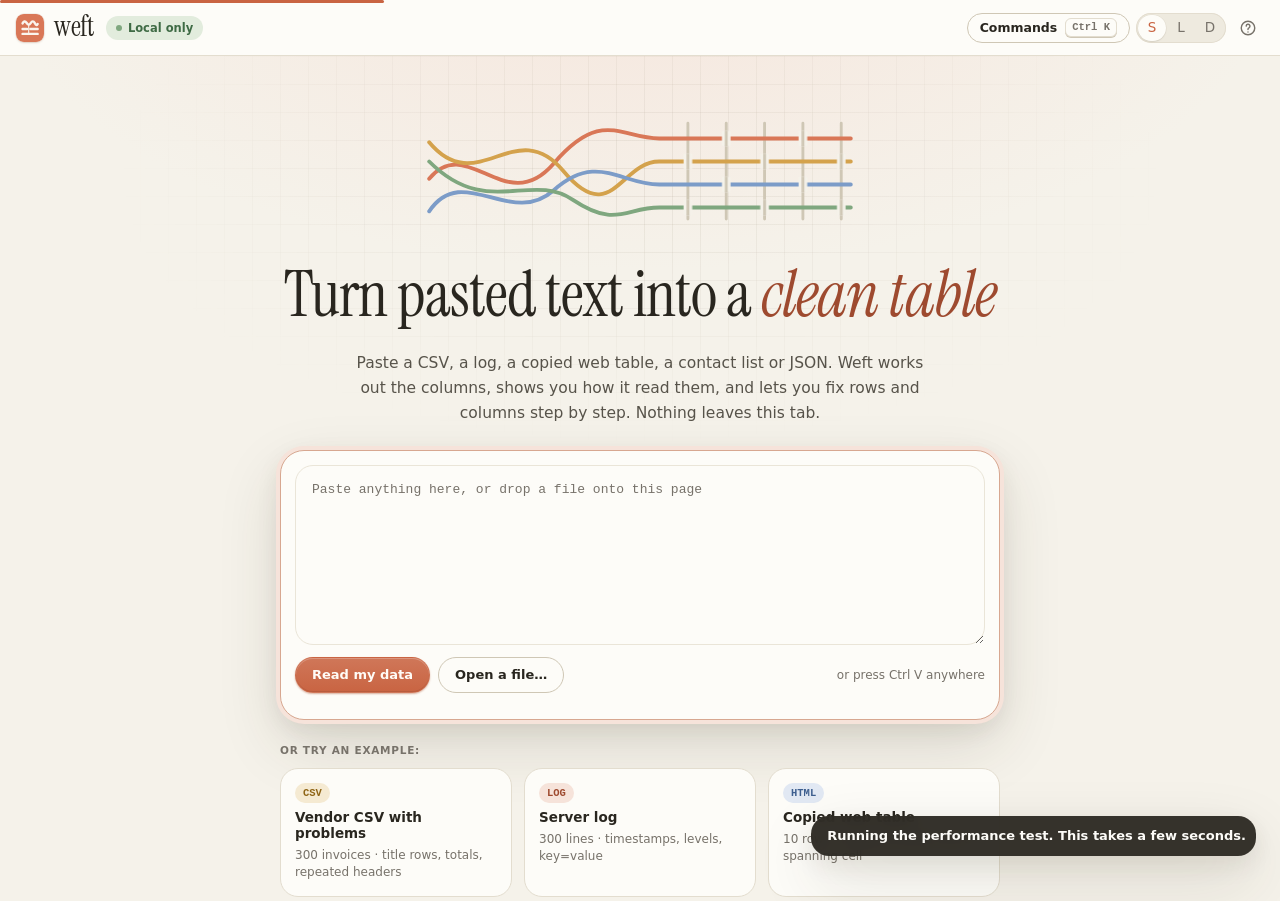
==== commit 0ec749a2: "feat v2.5: system/light/dark theme, search highlights, fill bars, faster engine Performance (200,000" ====
--- a/perf-test.html
+++ b/perf-test.html
@@ -36,6 +36,7 @@
       <button type="button" class="btn btn-ghost btn-sm hidden hide-sm" id="btnRecipe" aria-haspopup="menu" aria-expanded="false">Recipe
         <svg width="12" height="12" viewBox="0 0 24 24" fill="none" stroke="currentColor" stroke-width="2.2" stroke-linecap="round" aria-hidden="true"><path d="M7 10l5 5 5-5"/></svg></button>
       <button type="button" class="btn btn-ghost btn-sm hidden hide-sm" id="btnNew">New</button>
+      <div class="theme-switch" id="themeSwitch" role="radiogroup" aria-label="Theme"><button type="button" role="radio" data-theme-opt="system" aria-checked="true" aria-label="System theme">S</button><button type="button" role="radio" data-theme-opt="light" aria-checked="false" aria-label="Light theme">L</button><button type="button" role="radio" data-theme-opt="dark" aria-checked="false" aria-label="Dark theme">D</button></div>
       <button type="button" class="icon-btn" id="btnHelp" aria-label="Keyboard shortcuts and help" title="Keyboard shortcuts (?)">
         <svg width="18" height="18" viewBox="0 0 24 24" fill="none" stroke="currentColor" stroke-width="1.9" stroke-linecap="round" aria-hidden="true"><circle cx="12" cy="12" r="9"/><path d="M9.6 9.5a2.5 2.5 0 1 1 3.7 2.2c-.8.4-1.3 1-1.3 1.9v.4M12 17.2v.1"/></svg></button>
       <button type="button" class="btn btn-primary btn-sm hidden" id="btnExport">Export</button>
--- a/css/weft.css
+++ b/css/weft.css
@@ -112,7 +112,7 @@
 .pill-local i{width:6px;height:6px;border-radius:50%;background:var(--sage-line);display:block}
 .file-meta{display:flex;align-items:center;gap:8px;min-width:0;height:30px;padding:0 12px 0 4px;margin-left:4px;border-radius:var(--r-pill);background:var(--surface-2);border:1px solid var(--border)}
 .fmt-tag{font:650 10px/1 var(--mono);padding:5px 8px;border-radius:var(--r-pill);background:var(--clay-wash);color:var(--clay-ink);letter-spacing:.05em;white-space:nowrap}
-.file-name{font:600 13px var(--sans);color:var(--ink-dim);max-width:260px;overflow:hidden;text-overflow:ellipsis;white-space:nowrap}
+.file-name{font:600 13px var(--sans);color:var(--ink-dim);max-width:260px;min-width:0;overflow:hidden;text-overflow:ellipsis;white-space:nowrap}
 .spacer{flex:1}
 .search-box{display:flex;align-items:center;gap:8px;height:34px;padding:0 6px 0 12px;background:var(--surface-2);border:1px solid var(--border);border-radius:var(--r-pill);width:min(300px,28vw);transition:border-color .12s,background .12s,box-shadow .12s,width .2s var(--ease)}
 .search-box:focus-within{border-color:var(--clay);background:var(--surface);box-shadow:0 0 0 3px var(--clay-wash);width:min(360px,32vw)}
@@ -121,6 +121,11 @@
 .search-box input::placeholder{color:var(--ink-mute)}
 .search-box .btn-xs{height:24px}
 .hdr-actions{display:flex;align-items:center;gap:6px}
+.theme-switch{display:inline-flex;align-items:center;gap:1px;padding:2px;border-radius:var(--r-pill);background:var(--raised);box-shadow:inset 0 0 0 1px var(--border)}
+.theme-switch button{width:28px;height:26px;display:inline-flex;align-items:center;justify-content:center;border-radius:var(--r-pill);color:var(--ink-mute);transition:background .15s,color .15s,box-shadow .15s}
+.theme-switch button:hover{color:var(--ink)}
+.theme-switch button[aria-checked="true"]{background:var(--surface);color:var(--clay);box-shadow:var(--shadow-1),0 0 0 .5px var(--border)}
+.theme-switching,.theme-switching *,.theme-switching *::before,.theme-switching *::after{transition:background-color .28s var(--ease),color .28s var(--ease),border-color .28s var(--ease),fill .28s var(--ease),stroke .28s var(--ease),box-shadow .28s var(--ease)!important}
 
 .reading-bar{min-height:44px;display:flex;align-items:center;flex-wrap:wrap;gap:8px 10px;padding:6px 16px;background:var(--surface);border-bottom:1px solid var(--border);flex:none}
 .small-label{font:650 10.5px var(--sans);text-transform:uppercase;letter-spacing:.07em;color:var(--ink-mute)}
@@ -232,6 +237,10 @@
 .typebadge:hover{box-shadow:inset 0 0 0 1px var(--ink-mute)}
 .t-number .typebadge{background:var(--slate-wash);color:var(--slate);box-shadow:none}
 .t-date .typebadge{background:var(--sage-wash);color:var(--sage);box-shadow:none}
+.gh-fill{position:absolute;left:12px;right:12px;bottom:5px;height:2px;border-radius:2px;background:var(--line);overflow:hidden;pointer-events:none}
+.gh-fill i{display:block;height:100%;border-radius:2px;background:var(--sage-line);opacity:.8}
+.gh-fill.mid i{background:var(--ochre-line)}
+.gh-fill.low i{background:var(--rose-line)}
 .gh-sort{color:var(--clay);flex:none}
 .gh-menu{width:22px;height:22px;border-radius:6px;display:flex;align-items:center;justify-content:center;color:var(--ink-mute);flex:none}
 .gh-menu:hover{background:var(--raised-2);color:var(--ink)}
@@ -257,6 +266,7 @@
 .gc.pending{color:transparent}
 .gc.cursor{outline:2px solid var(--focus);outline-offset:-2px}
 .gc .ws{color:var(--clay-ink);opacity:.85}
+.gc mark.hit{background:color-mix(in srgb,var(--ochre-line) 38%,transparent);color:inherit;border-radius:3px;box-shadow:0 0 0 1px color-mix(in srgb,var(--ochre-line) 55%,transparent)}
 .selrect{position:absolute;pointer-events:none;border:2px solid var(--focus);border-radius:4px;background:color-mix(in srgb,var(--clay) 8%,transparent);z-index:3}
 .grid-empty{position:absolute;inset:40px 0 0;display:flex;align-items:center;justify-content:center;color:var(--ink-mute);font:500 13px var(--sans);pointer-events:none}
 .cell-edit{position:absolute;z-index:6;font:450 12.5px var(--mono);padding:0 11px;border:2px solid var(--clay);border-radius:4px;background:var(--surface);color:var(--ink);outline:none;box-shadow:var(--shadow-2)}
@@ -531,6 +541,8 @@
 @media(max-width:640px){
   .app-header{gap:8px;padding:0 10px}
   #btnCommands span:first-child,#btnCommands .kbd,.search-box .kbd,#btnHelp{display:none}
+  .theme-switch button{width:26px}
+  body:has(#workspace:not(.hidden)) .theme-switch{display:none}
   #btnCommands::before{content:"⌘";font-size:15px}
   #btnCommands{width:34px;padding:0}
   .brand .wordmark{display:none}
@@ -546,5 +558,7 @@
   .coach li span.t{white-space:normal}
   .scrub-label{display:none}
 }
-@media(prefers-reduced-motion:reduce){*,*::before,*::after{animation-duration:.001ms!important;animation-iteration-count:1!important;transition-duration:.001ms!important}}
+@media(max-width:900px) and (min-width:641px){.examples-grid{grid-template-columns:repeat(2,1fr)}}
+@media(prefers-reduced-motion:reduce){*,*::before,*::after,.theme-switching,.theme-switching *,.theme-switching *::before,.theme-switching *::after{animation-duration:.001ms!important;animation-iteration-count:1!important;transition-duration:.001ms!important}}
+@media print{.app-header .hdr-actions,.toolbar,.scrub,.coach,.rail,.inspector,.status-bar,.toast-root,.reading-bar{display:none!important}body,.app{height:auto;overflow:visible}}
 @media(forced-colors:active){.gc.cursor,.selrect{outline:2px solid Highlight}.grow.sel .gc{forced-color-adjust:none;background:Highlight;color:HighlightText}}
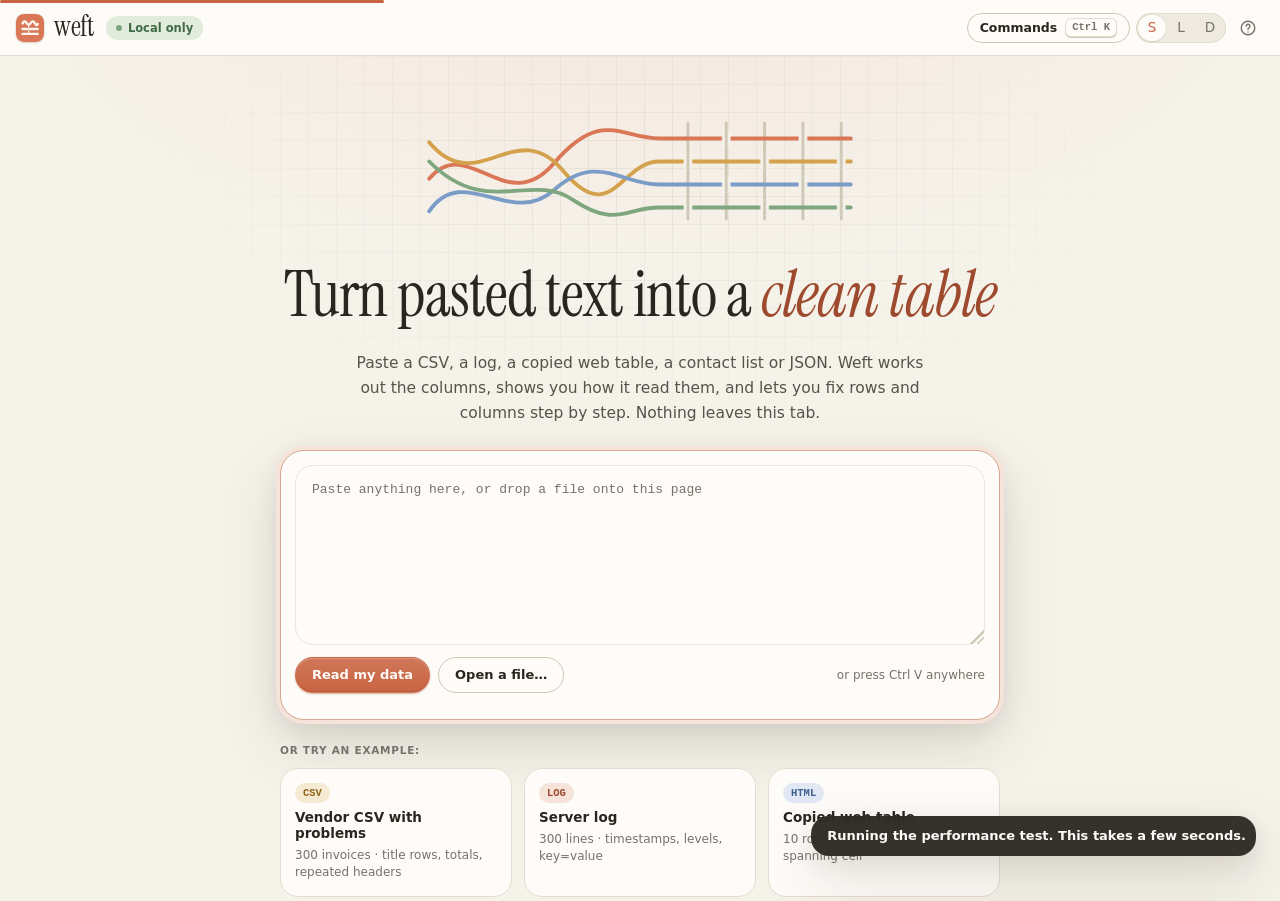
==== commit d9de7986: "Weft 2.6.2: app-styled form controls - Add js/ui/01-controls.js: every select gets an in-app dropdow" ====
--- a/perf-test.html
+++ b/perf-test.html
@@ -43,6 +43,7 @@
     </div>
   </header>
 
+  <div class="table-tabs hidden" id="tableTabs" role="tablist" aria-label="Tables"></div>
   <div class="reading-bar hidden" id="readingBar" aria-label="How the input was read"></div>
   <nav class="toolbar hidden" id="toolbar" aria-label="Actions"></nav>
   <div class="scrub hidden" id="scrub">
@@ -135,6 +136,7 @@
 <script src="js/core/10-values.js"></script>
 <script src="js/core/20-parse.js"></script>
 <script src="js/core/30-detect.js"></script>
+<script src="js/core/35-tables.js"></script>
 <script src="js/core/40-ops-base.js"></script>
 <script src="js/core/41-ops-text.js"></script>
 <script src="js/core/42-ops-rows.js"></script>
@@ -146,6 +148,7 @@
 <script src="js/core/80-samples.js"></script>
 <script src="js/core/90-engine.js"></script>
 <script src="js/ui/00-dom.js"></script>
+<script src="js/ui/01-controls.js"></script>
 <script src="js/ui/05-engine-client.js"></script>
 <script src="js/ui/10-state.js"></script>
 <script src="js/ui/20-selection.js"></script>
@@ -156,6 +159,7 @@
 <script src="js/ui/45-palette-menus.js"></script>
 <script src="js/ui/50-panels.js"></script>
 <script src="js/ui/55-inspector.js"></script>
+<script src="js/ui/58-tabs.js"></script>
 <script src="js/ui/60-reading.js"></script>
 <script src="js/ui/65-export-recipes.js"></script>
 <script src="js/ui/68-xlsx.js"></script>
--- a/css/weft.css
+++ b/css/weft.css
@@ -64,6 +64,52 @@
   --shadow-3:0 10px 30px rgba(0,0,0,.4),0 24px 64px rgba(0,0,0,.45);
   color-scheme:dark;
 }
+:root[data-contrast="high"]{
+  --bg:#FFFFFF;--bg-2:#F4F4F4;--surface:#FFFFFF;--surface-2:#F2F2F2;--raised:#E6E6E6;--raised-2:#D6D6D6;
+  --border:#6B6B6B;--border-hi:#2B2B2B;--line:#9A9A9A;
+  --ink:#000000;--ink-dim:#1A1A1A;--ink-mute:#3D3D3D;
+  --clay:#A3381A;--clay-hi:#842B12;--clay-soft:#B8441F;--clay-wash:#FFE2D6;--clay-ink:#7A260D;--on-clay:#FFFFFF;
+  --primary:#A3381A;--primary-hi:#842B12;--primary-wash:#FFE2D6;--on-primary:#FFFFFF;
+  --ochre:#6B4600;--ochre-line:#9A6700;--ochre-wash:#FFF0C2;
+  --sage:#1D4D24;--sage-line:#2E7D38;--sage-wash:#DDF2DA;
+  --slate:#1B3F75;--slate-line:#2F5FA8;--slate-wash:#DCE8FA;
+  --rose:#8A1414;--rose-line:#C02424;--rose-wash:#FFE0E0;
+  --stone:#333333;--stone-line:#5A5A5A;--stone-wash:#EBEBEB;
+  --sel-wash:#FFD9C7;--sel-line:#A3381A;--focus:#0050C8;--hatch:rgba(0,0,0,.18);--edge:rgba(0,0,0,.35);
+  --shadow-1:0 0 0 1px rgba(0,0,0,.25);--shadow-2:0 0 0 1px rgba(0,0,0,.4),0 4px 12px rgba(0,0,0,.15);--shadow-3:0 0 0 1px rgba(0,0,0,.5),0 12px 32px rgba(0,0,0,.25)
+}
+:root[data-contrast="high"][data-theme="dark"]{
+  --bg:#000000;--bg-2:#0A0A0A;--surface:#000000;--surface-2:#141414;--raised:#262626;--raised-2:#333333;
+  --border:#8C8C8C;--border-hi:#D9D9D9;--line:#5C5C5C;
+  --ink:#FFFFFF;--ink-dim:#F0F0F0;--ink-mute:#C8C8C8;
+  --clay:#FF9E7A;--clay-hi:#FFB596;--clay-soft:#FF9E7A;--clay-wash:#4A1E10;--clay-ink:#FFC2AA;--on-clay:#000000;
+  --primary:#FF9E7A;--primary-hi:#FFB596;--primary-wash:#4A1E10;--on-primary:#000000;
+  --ochre:#FFD36B;--ochre-line:#FFC233;--ochre-wash:#3D2E00;--sage:#9BEFA0;--sage-line:#5BD465;--sage-wash:#0E3312;
+  --slate:#A8CCFF;--slate-line:#6AA6FF;--slate-wash:#0D2547;--rose:#FFA3A3;--rose-line:#FF6B6B;--rose-wash:#470F0F;
+  --stone:#E0E0E0;--stone-line:#A6A6A6;--stone-wash:#262626;
+  --sel-wash:#5A2410;--sel-line:#FF9E7A;--focus:#7FB2FF;--hatch:rgba(255,255,255,.16);--edge:rgba(0,0,0,.8);
+  --shadow-1:0 0 0 1px rgba(255,255,255,.3);--shadow-2:0 0 0 1px rgba(255,255,255,.4);--shadow-3:0 0 0 1px rgba(255,255,255,.55);
+  color-scheme:dark
+}
+@media(prefers-color-scheme:dark){:root[data-contrast="high"]:not([data-theme="light"]){
+  --bg:#000000;--bg-2:#0A0A0A;--surface:#000000;--surface-2:#141414;--raised:#262626;--raised-2:#333333;
+  --border:#8C8C8C;--border-hi:#D9D9D9;--line:#5C5C5C;
+  --ink:#FFFFFF;--ink-dim:#F0F0F0;--ink-mute:#C8C8C8;
+  --clay:#FF9E7A;--clay-hi:#FFB596;--clay-soft:#FF9E7A;--clay-wash:#4A1E10;--clay-ink:#FFC2AA;--on-clay:#000000;
+  --primary:#FF9E7A;--primary-hi:#FFB596;--primary-wash:#4A1E10;--on-primary:#000000;
+  --ochre:#FFD36B;--ochre-line:#FFC233;--ochre-wash:#3D2E00;--sage:#9BEFA0;--sage-line:#5BD465;--sage-wash:#0E3312;
+  --slate:#A8CCFF;--slate-line:#6AA6FF;--slate-wash:#0D2547;--rose:#FFA3A3;--rose-line:#FF6B6B;--rose-wash:#470F0F;
+  --stone:#E0E0E0;--stone-line:#A6A6A6;--stone-wash:#262626;
+  --sel-wash:#5A2410;--sel-line:#FF9E7A;--focus:#7FB2FF;--hatch:rgba(255,255,255,.16);--edge:rgba(0,0,0,.8);
+  --shadow-1:0 0 0 1px rgba(255,255,255,.3);--shadow-2:0 0 0 1px rgba(255,255,255,.4);--shadow-3:0 0 0 1px rgba(255,255,255,.55);
+  color-scheme:dark
+}}
+:root[data-contrast="high"] .empty-view{background:none}
+:root[data-contrast="high"] .empty-view::before{display:none}
+:root[data-contrast="high"] .btn-primary{background:var(--primary)}
+:root[data-contrast="high"] .toast{background:var(--ink);-webkit-backdrop-filter:none;backdrop-filter:none}
+:root[data-contrast="high"] .scrim{-webkit-backdrop-filter:none;backdrop-filter:none}
+:root[data-contrast="high"] :focus-visible{outline-width:3px}
 :root[data-density="comfortable"]{--row-h:38px}
 :root[data-density="compact"]{--row-h:28px}
 
@@ -128,6 +174,18 @@
 .theme-switching,.theme-switching *,.theme-switching *::before,.theme-switching *::after{transition:background-color .28s var(--ease),color .28s var(--ease),border-color .28s var(--ease),fill .28s var(--ease),stroke .28s var(--ease),box-shadow .28s var(--ease)!important}
 
 .reading-bar{min-height:44px;display:flex;align-items:center;flex-wrap:wrap;gap:8px 10px;padding:6px 16px;background:var(--surface);border-bottom:1px solid var(--border);flex:none}
+.table-tabs{display:flex;align-items:flex-end;gap:2px;padding:6px 12px 0;background:var(--surface);border-bottom:1px solid var(--border);flex:none;overflow-x:auto;overflow-y:hidden;scrollbar-width:thin}
+.tt{display:inline-flex;align-items:center;gap:8px;flex:none;height:32px;max-width:220px;padding:0 6px 0 12px;border-radius:var(--r-sm) var(--r-sm) 0 0;background:transparent;color:var(--ink-dim);font:600 12.5px var(--sans);white-space:nowrap;cursor:pointer;box-shadow:inset 0 -2px 0 transparent;transition:background .12s,color .12s}
+.tt:hover{background:var(--surface-2);color:var(--ink)}
+.tt[aria-selected="true"]{background:var(--surface-2);color:var(--ink);box-shadow:inset 0 -2px 0 var(--primary)}
+.tt-name{min-width:0;overflow:hidden;text-overflow:ellipsis}
+.tt-size{font:500 11px var(--sans);color:var(--ink-mute)}
+.tt-x{display:inline-flex;align-items:center;justify-content:center;width:20px;height:20px;border-radius:var(--r-pill);color:var(--ink-mute)}
+.tt-x:hover{background:var(--raised);color:var(--ink)}
+.tt-x svg{width:12px;height:12px}
+.tt-add{display:inline-flex;align-items:center;justify-content:center;flex:none;width:30px;height:30px;margin:0 0 1px 4px;border-radius:var(--r-pill);color:var(--ink-mute);transition:background .12s,color .12s}
+.tt-add:hover{background:var(--surface-2);color:var(--ink)}
+@media(max-width:600px){.tt-size{display:none}.tt{max-width:160px}}
 .small-label{font:650 10.5px var(--sans);text-transform:uppercase;letter-spacing:.07em;color:var(--ink-mute)}
 .kind-badge{display:inline-flex;align-items:center;gap:6px;height:28px;padding:0 10px 0 12px;border-radius:var(--r-pill);background:var(--clay-wash);color:var(--clay-ink);font:650 12.5px var(--sans);box-shadow:inset 0 0 0 1px color-mix(in srgb,var(--clay) 22%,transparent);transition:box-shadow .12s}
 .kind-badge:hover{box-shadow:inset 0 0 0 1px var(--clay)}
@@ -237,8 +295,11 @@
 .typebadge:hover{box-shadow:inset 0 0 0 1px var(--ink-mute)}
 .t-number .typebadge{background:var(--slate-wash);color:var(--slate);box-shadow:none}
 .t-date .typebadge{background:var(--sage-wash);color:var(--sage);box-shadow:none}
-.gh-fill{position:absolute;left:12px;right:12px;bottom:5px;height:2px;border-radius:2px;background:var(--line);overflow:hidden;pointer-events:none}
-.gh-fill i{display:block;height:100%;border-radius:2px;background:var(--sage-line);opacity:.8}
+.gh-fill{position:absolute;left:12px;right:12px;bottom:0;height:10px;padding:5px 0 3px;pointer-events:none}
+.gh-fill::before{content:"";position:absolute;left:0;right:0;top:5px;height:2px;border-radius:2px;background:var(--line)}
+.gh-fill i{position:relative;display:block;height:2px;border-radius:2px;background:var(--sage-line);opacity:.8;transition:height .12s,transform .12s}
+.gh-fill.can{pointer-events:auto;cursor:pointer}
+.gh-fill.can:hover i{height:4px;transform:translateY(-1px);opacity:1}
 .gh-fill.mid i{background:var(--ochre-line)}
 .gh-fill.low i{background:var(--rose-line)}
 .gh-sort{color:var(--clay);flex:none}
@@ -401,9 +462,61 @@
 .textarea{height:auto;min-height:220px;padding:12px;line-height:1.6;resize:vertical;width:100%}
 .select{padding-right:28px;appearance:none;background-image:linear-gradient(45deg,transparent 50%,var(--ink-mute) 50%),linear-gradient(135deg,var(--ink-mute) 50%,transparent 50%);background-position:calc(100% - 15px) 16px,calc(100% - 10px) 16px;background-size:5px 5px;background-repeat:no-repeat}
 .check{display:flex;align-items:center;gap:10px;font:500 13px var(--sans);color:var(--ink);cursor:pointer;margin-bottom:10px}
-.check input,.radio input{width:16px;height:16px;accent-color:var(--clay);flex:none}
+.radio input{margin-top:1px}
 .radio{display:flex;gap:10px;align-items:flex-start;padding:10px 12px;border-radius:var(--r-md);border:1px solid var(--border);margin-bottom:8px;cursor:pointer;font:500 13px/1.45 var(--sans)}
 .radio:has(input:checked){border-color:var(--clay);background:var(--clay-wash)}
+input[type="checkbox"],input[type="radio"]{-webkit-appearance:none;appearance:none;position:relative;display:inline-block;flex:none;width:18px;height:18px;margin:0;border:1.5px solid var(--border-hi);background:var(--surface);cursor:pointer;vertical-align:middle;transition:background .12s,border-color .12s,box-shadow .12s}
+input[type="checkbox"]{border-radius:6px}
+input[type="radio"]{border-radius:50%}
+input[type="checkbox"]:hover,input[type="radio"]:hover{border-color:var(--ink-mute)}
+input[type="checkbox"]:checked,input[type="checkbox"]:indeterminate{background:var(--clay);border-color:var(--clay)}
+input[type="checkbox"]:checked::after{content:"";position:absolute;left:4.5px;top:1px;width:5px;height:9px;border:solid var(--on-clay);border-width:0 2px 2px 0;transform:rotate(45deg)}
+input[type="checkbox"]:indeterminate::after{content:"";position:absolute;left:3px;top:6.5px;width:8px;height:2px;border-radius:2px;background:var(--on-clay)}
+input[type="radio"]:checked{border-color:var(--clay)}
+input[type="radio"]:checked::after{content:"";position:absolute;inset:3px;border-radius:50%;background:var(--clay)}
+input[type="checkbox"]:focus-visible,input[type="radio"]:focus-visible{outline:none;border-color:var(--clay);box-shadow:0 0 0 3px var(--clay-wash)}
+input[type="checkbox"]:disabled,input[type="radio"]:disabled{opacity:.5;cursor:not-allowed}
+.dd{position:relative;display:inline-flex;vertical-align:middle;min-width:84px;max-width:100%}
+.dd-native{position:absolute;left:0;bottom:0;width:100%;height:1px;margin:0;padding:0;border:0;opacity:0;pointer-events:none}
+.dd-trigger{flex:1;min-width:0;width:100%;display:flex;align-items:center;gap:8px;padding:0 10px 0 12px;text-align:left;cursor:pointer;background-image:none;transition:border-color .12s,box-shadow .12s}
+.dd-trigger:hover{border-color:var(--ink-mute)}
+.dd-trigger[aria-expanded="true"]{border-color:var(--clay);box-shadow:0 0 0 3px var(--clay-wash)}
+.dd-trigger:disabled{opacity:.55;cursor:not-allowed}
+.dd-trigger>svg{flex:none;color:var(--ink-mute);transition:transform .15s var(--ease),color .12s}
+.dd-trigger[aria-expanded="true"]>svg{transform:rotate(180deg);color:var(--clay)}
+.dd-label{flex:1;min-width:0;display:grid}
+.dd-label>*{grid-area:1/1;min-width:0}
+.dd-cur{overflow:hidden;text-overflow:ellipsis;white-space:nowrap}
+.dd-ghosts{display:grid;height:0;overflow:hidden;visibility:hidden;white-space:nowrap;pointer-events:none}
+.dd-ghosts>span{grid-area:1/1}
+.dd-scrim{position:fixed;inset:0;z-index:69;background:transparent}
+.dd-list{padding:6px}
+.dd-opt{flex:none}
+.dd-opt[aria-selected="true"],.dd-opt[aria-selected="true"]:hover,.dd-opt[aria-selected="true"]:focus{color:var(--clay-ink);font-weight:650}
+.dd-opt[aria-selected="true"] svg{color:var(--clay)}
+.dd-empty{padding:10px;font:450 12.5px var(--sans);color:var(--ink-mute)}
+.num{position:relative;display:inline-flex;vertical-align:middle;min-width:0}
+.num>input{flex:1;width:100%;padding-right:32px;-moz-appearance:textfield;appearance:textfield}
+.num>input::-webkit-outer-spin-button,.num>input::-webkit-inner-spin-button{-webkit-appearance:none;margin:0;display:none}
+.num-btns{position:absolute;right:4px;top:4px;bottom:4px;width:22px;display:flex;flex-direction:column;gap:1px}
+.num-btn{flex:1;min-height:0;padding:0;display:flex;align-items:center;justify-content:center;border-radius:5px;color:var(--ink-dim);cursor:pointer;transition:background .12s,color .12s}
+.num-btn:hover{background:var(--raised);color:var(--ink)}
+.num-btn:active{background:var(--raised-2)}
+.num-up svg{transform:rotate(180deg)}
+.num:has(input:disabled) .num-btns{opacity:.4;pointer-events:none}
+.search-clear{flex:none}
+input[type="search"]{-webkit-appearance:none;appearance:none}
+input[type="search"]::-webkit-search-decoration,input[type="search"]::-webkit-search-cancel-button,input[type="search"]::-webkit-search-results-button,input[type="search"]::-webkit-search-results-decoration{-webkit-appearance:none;display:none}
+details>summary{display:flex;align-items:center;gap:6px;width:fit-content;list-style:none;cursor:pointer;user-select:none;outline:none;border-radius:var(--r-xs);transition:color .12s}
+details>summary::-webkit-details-marker{display:none}
+details>summary::before{content:"";flex:none;width:6px;height:6px;margin:0 4px 0 2px;border-right:1.8px solid currentColor;border-bottom:1.8px solid currentColor;transform:rotate(-45deg);transition:transform .15s var(--ease)}
+details[open]>summary::before{transform:rotate(45deg)}
+details>summary:hover{color:var(--ink)}
+details>summary:focus-visible{box-shadow:0 0 0 3px var(--clay-wash)}
+textarea::-webkit-resizer{background:linear-gradient(135deg,transparent 0 52%,var(--border-hi) 52% 60%,transparent 60% 74%,var(--border-hi) 74% 82%,transparent 82%)}
+.scrub-track input:focus-visible{outline:none}
+.scrub-track input:focus-visible::-webkit-slider-thumb{box-shadow:0 0 0 1px var(--clay),0 0 0 5px var(--clay-wash)}
+.scrub-track input:focus-visible::-moz-range-thumb{box-shadow:0 0 0 1px var(--clay),0 0 0 5px var(--clay-wash)}
 .radio small{display:block;color:var(--ink-mute);font-size:12px}
 .col-chips{display:flex;flex-wrap:wrap;gap:6px;max-height:150px;overflow-y:auto;padding:2px}
 .col-chip{height:28px;padding:0 12px;border-radius:var(--r-pill);border:1px solid var(--border-hi);font:550 12px var(--sans);color:var(--ink-dim);background:var(--surface);max-width:220px;overflow:hidden;text-overflow:ellipsis;white-space:nowrap}
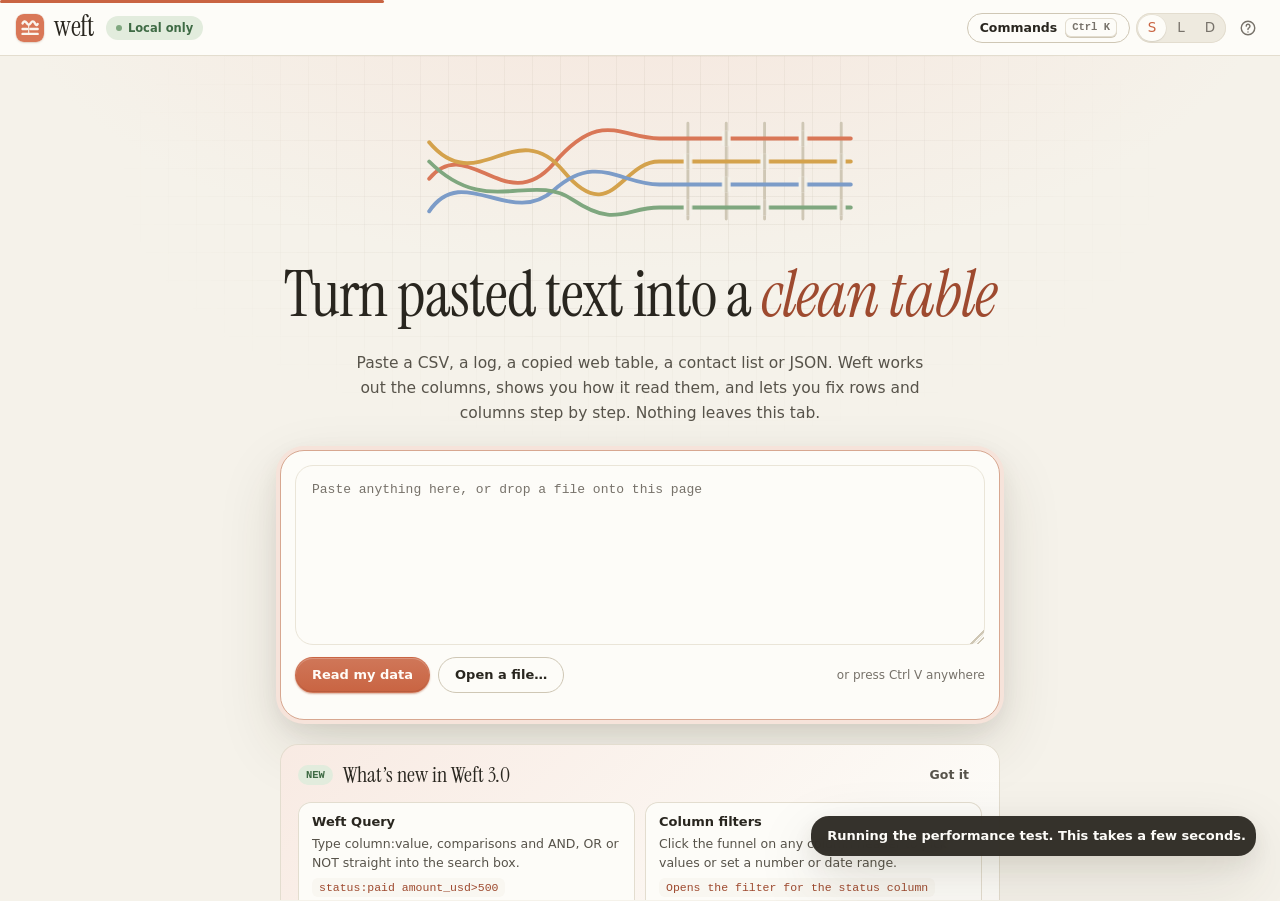
==== commit 8bce941f: "Weft 3.0: query language, column filters, find & replace, formulas Add Weft Query to the search box:" ====
--- a/perf-test.html
+++ b/perf-test.html
@@ -27,8 +27,11 @@
     <span class="spacer"></span>
     <div class="search-box hidden" id="searchBox" role="search">
       <svg width="16" height="16" viewBox="0 0 24 24" fill="none" stroke="currentColor" stroke-width="1.9" stroke-linecap="round" aria-hidden="true"><circle cx="11" cy="11" r="6.5"/><path d="M20 20l-4.2-4.2"/></svg>
-      <input id="searchInput" type="search" placeholder="Search rows" aria-label="Search rows" autocomplete="off" spellcheck="false">
+      <span class="sb-field"><span class="sb-mirror" id="searchMirror" aria-hidden="true"></span><input id="searchInput" type="search" placeholder="Search rows, or try status:paid" aria-label="Search rows" autocomplete="off" spellcheck="false"></span>
+      <button type="button" class="sb-badge hidden" id="searchBadge" aria-label="Search problem"><svg width="14" height="14" viewBox="0 0 24 24" fill="none" stroke="currentColor" stroke-width="2.2" stroke-linecap="round" aria-hidden="true"><path d="M12 8v5M12 16.5v.1"/><circle cx="12" cy="12" r="9"/></svg></button>
+      <span class="sb-count hidden" id="searchCount" role="status"></span>
       <button type="button" class="btn btn-xs btn-secondary hidden" id="btnSearchStep" title="Keep only matching rows as a recipe step">Make this a step</button>
+      <button type="button" class="icon-btn sm" id="btnSearchHelp" aria-label="Search syntax" title="Search syntax"><svg width="14" height="14" viewBox="0 0 24 24" fill="none" stroke="currentColor" stroke-width="2" stroke-linecap="round" aria-hidden="true"><circle cx="12" cy="12" r="9"/><path d="M9.6 9.5a2.5 2.5 0 1 1 3.7 2.2c-.8.4-1.3 1-1.3 1.9v.4M12 17.2v.1"/></svg></button>
       <span class="kbd" id="searchHint">Ctrl F</span>
     </div>
     <div class="hdr-actions">
@@ -76,12 +79,13 @@
       </div>
       <div class="parse-err" id="parseErr" role="alert"></div>
     </section>
+    <section class="whatsnew hidden" id="whatsNew" aria-label="What’s new in Weft 3.0"></section>
     <section class="examples" aria-labelledby="exLabel">
       <span class="small-label" id="exLabel">Or try an example:</span>
       <div class="examples-grid" id="examplesGrid"></div>
     </section>
     <footer class="footnote">
-      <span>Runs offline. No accounts, no uploads, no tracking.</span>
+      <span>Runs offline. No accounts, no uploads, no tracking. <span id="appVersion" class="app-version"></span></span>
       <button type="button" class="link-btn" id="stressLink">Performance test (200,000 rows)</button>
     </footer>
   </main>
@@ -101,7 +105,7 @@
     </aside>
     <section class="grid-wrap" aria-label="Data">
       <div class="progress-bar hidden" id="progress" role="progressbar" aria-busy="true" aria-label="Working"><i></i></div>
-      <div class="vfilter hidden" id="vfilter" style="display:flex;align-items:center;gap:10px;padding:8px 16px;background:var(--slate-wash);font:500 12.5px var(--sans);border-bottom:1px solid var(--border)"></div>
+      <div class="vfilter hidden" id="vfilter"></div>
       <div class="gscroll" id="gscroll" tabindex="0" role="grid" aria-label="Table" aria-multiselectable="true">
         <div id="grid" class="gsizer-wrap">
           <div class="gsizer" id="gsizer">
@@ -142,6 +146,9 @@
 <script src="js/core/42-ops-rows.js"></script>
 <script src="js/core/43-ops-cols.js"></script>
 <script src="js/core/44-ops-reshape.js"></script>
+<script src="js/core/45-query.js"></script>
+<script src="js/core/46-formula.js"></script>
+<script src="js/core/47-ops-formula.js"></script>
 <script src="js/core/50-synthesis.js"></script>
 <script src="js/core/60-pipeline.js"></script>
 <script src="js/core/70-insights.js"></script>
@@ -158,7 +165,11 @@
 <script src="js/ui/40-commands.js"></script>
 <script src="js/ui/45-palette-menus.js"></script>
 <script src="js/ui/50-panels.js"></script>
+<script src="js/ui/52-querybar.js"></script>
+<script src="js/ui/53-colfilter.js"></script>
+<script src="js/ui/54-find.js"></script>
 <script src="js/ui/55-inspector.js"></script>
+<script src="js/ui/57-whatsnew.js"></script>
 <script src="js/ui/58-tabs.js"></script>
 <script src="js/ui/60-reading.js"></script>
 <script src="js/ui/65-export-recipes.js"></script>
--- a/css/weft.css
+++ b/css/weft.css
@@ -160,8 +160,9 @@
 .fmt-tag{font:650 10px/1 var(--mono);padding:5px 8px;border-radius:var(--r-pill);background:var(--clay-wash);color:var(--clay-ink);letter-spacing:.05em;white-space:nowrap}
 .file-name{font:600 13px var(--sans);color:var(--ink-dim);max-width:260px;min-width:0;overflow:hidden;text-overflow:ellipsis;white-space:nowrap}
 .spacer{flex:1}
-.search-box{display:flex;align-items:center;gap:8px;height:34px;padding:0 6px 0 12px;background:var(--surface-2);border:1px solid var(--border);border-radius:var(--r-pill);width:min(300px,28vw);transition:border-color .12s,background .12s,box-shadow .12s,width .2s var(--ease)}
-.search-box:focus-within{border-color:var(--clay);background:var(--surface);box-shadow:0 0 0 3px var(--clay-wash);width:min(360px,32vw)}
+.search-box{display:flex;align-items:center;gap:8px;height:34px;padding:0 6px 0 12px;background:var(--surface-2);border:1px solid var(--border);border-radius:var(--r-pill);width:min(380px,34vw);transition:border-color .12s,background .12s,box-shadow .12s,width .2s var(--ease)}
+.search-box:focus-within{border-color:var(--clay);background:var(--surface);box-shadow:0 0 0 3px var(--clay-wash);width:min(520px,46vw)}
+.search-box:focus-within .kbd,.search-box:has(input:not(:placeholder-shown)) .kbd{display:none}
 .search-box svg{color:var(--ink-mute)}
 .search-box input{flex:1;min-width:0;border:0;background:transparent;outline:none;font:500 13px var(--sans)}
 .search-box input::placeholder{color:var(--ink-mute)}
@@ -317,6 +318,12 @@
 .gc.idx{position:sticky;left:0;z-index:2;text-align:right;color:var(--ink-mute);background:var(--surface);border-right:1px solid var(--border);font-size:11px;cursor:pointer;user-select:none}
 .grow.even .gc.idx{background:var(--surface-2)}
 .gscroll.scrolled-x .gh.idx,.gscroll.scrolled-x .gc.idx{box-shadow:8px 0 12px -10px var(--edge)}
+.gh.pin{position:sticky;z-index:3;background:var(--surface)}
+.gh.pin:hover{background:var(--surface-2)}
+.gc.pin{position:sticky;z-index:1}
+.gscroll.scrolled-x .gh.pinend,.gscroll.scrolled-x .gc.pinend{box-shadow:8px 0 12px -10px var(--edge)}
+.gh-pin{display:inline-flex;color:var(--clay);flex:none}
+.gh.pin.colsel{background:var(--sel-wash)}
 .grow:hover .gc{background:var(--raised)}
 .grow:hover .gc.idx{color:var(--ink);box-shadow:inset 3px 0 0 var(--clay-soft)}
 .gc.empty{background-image:repeating-linear-gradient(135deg,transparent 0 6px,var(--hatch) 6px 7px)}
@@ -373,6 +380,16 @@
 .lineage li::after{content:"";position:absolute;left:7px;top:15px;bottom:0;width:2px;background:var(--border)}
 .lineage li:last-child::after{display:none}
 .lineage code{display:block;font:500 12px var(--mono);color:var(--ink);background:var(--surface-2);padding:4px 8px;border-radius:6px;margin-top:3px;white-space:pre-wrap;word-break:break-all}
+.hist-svg{display:block;width:100%;height:auto;overflow:visible}
+.hist-axis{stroke:var(--border);stroke-width:1}
+.hb{cursor:pointer;outline:none}
+.hb-bar{fill:var(--slate-line);transition:fill .1s}
+.hb:hover .hb-bar{fill:var(--slate)}
+.hb.on .hb-bar{fill:var(--clay)}
+.hb:focus-visible .hb-hit{stroke:var(--focus);stroke-width:2}
+.hist-axis-labels{display:flex;justify-content:space-between;font:500 10.5px var(--mono);color:var(--ink-mute);margin-top:4px}
+.insp-note.hist-note{text-align:left;padding:6px 0 0;margin:0}
+.hist-slot{margin:14px 0 4px}
 .sec-title{font:650 10.5px var(--sans);text-transform:uppercase;letter-spacing:.07em;color:var(--ink-mute);margin:4px 0 8px}
 .insp-note{font:450 12.5px/1.55 var(--sans);color:var(--ink-dim);padding:20px 8px;text-align:center}
 
@@ -421,6 +438,19 @@
 .paste-actions{display:flex;align-items:center;gap:8px;flex-wrap:wrap}
 .paste-hint{margin-left:auto;font:500 12px var(--sans);color:var(--ink-mute)}
 .parse-err{font:500 13px var(--sans);color:var(--rose);display:flex;gap:8px;align-items:flex-start}
+.app-version{font-family:var(--mono);font-size:11px;color:var(--ink-mute);margin-left:6px}
+.whatsnew{width:min(720px,100%);display:flex;flex-direction:column;gap:12px;padding:16px 18px;border-radius:var(--r-lg);background:linear-gradient(135deg,color-mix(in srgb,var(--clay-wash) 70%,var(--surface)),var(--surface) 75%);box-shadow:inset 0 0 0 1px var(--border)}
+.whatsnew.hidden{display:none}
+.wn-head{display:flex;align-items:center;gap:10px}
+.wn-head h2{font:400 22px/1.1 var(--display);margin:0;color:var(--ink)}
+.wn-list{list-style:none;margin:0;padding:0;display:grid;grid-template-columns:repeat(2,minmax(0,1fr));gap:10px}
+.wn-item{display:flex;flex-direction:column;align-items:flex-start;gap:6px;padding:12px 14px;border-radius:var(--r-md);background:var(--surface);box-shadow:inset 0 0 0 1px var(--border)}
+.wn-title{font:650 13px var(--sans);color:var(--ink)}
+.wn-text{font:450 12.5px/1.5 var(--sans);color:var(--ink-dim);margin:0}
+.wn-ex{font:500 11.5px var(--mono);color:var(--clay-ink);background:var(--surface-2);padding:3px 7px;border-radius:6px;max-width:100%;overflow:hidden;text-overflow:ellipsis;white-space:nowrap}
+.wn-try{margin-top:auto}
+.wn-body .wn-list{margin-top:8px}
+@media (max-width:640px){.wn-list{grid-template-columns:1fr}}
 .examples{width:min(720px,100%);display:flex;flex-direction:column;gap:12px}
 .examples-grid{display:grid;grid-template-columns:repeat(3,1fr);gap:12px}
 .example-card{position:relative;text-align:left;padding:14px 14px 14px;border-radius:var(--r-lg);background:var(--surface);border:1px solid var(--border);display:flex;flex-direction:column;gap:6px;transition:transform .18s var(--ease),box-shadow .18s,border-color .15s}
@@ -462,6 +492,7 @@
 .textarea{height:auto;min-height:220px;padding:12px;line-height:1.6;resize:vertical;width:100%}
 .select{padding-right:28px;appearance:none;background-image:linear-gradient(45deg,transparent 50%,var(--ink-mute) 50%),linear-gradient(135deg,var(--ink-mute) 50%,transparent 50%);background-position:calc(100% - 15px) 16px,calc(100% - 10px) 16px;background-size:5px 5px;background-repeat:no-repeat}
 .check{display:flex;align-items:center;gap:10px;font:500 13px var(--sans);color:var(--ink);cursor:pointer;margin-bottom:10px}
+.check.is-disabled{opacity:.6;cursor:not-allowed}
 .radio input{margin-top:1px}
 .radio{display:flex;gap:10px;align-items:flex-start;padding:10px 12px;border-radius:var(--r-md);border:1px solid var(--border);margin-bottom:8px;cursor:pointer;font:500 13px/1.45 var(--sans)}
 .radio:has(input:checked){border-color:var(--clay);background:var(--clay-wash)}
@@ -536,6 +567,20 @@
 .pv-line{font:650 13px var(--sans);margin-bottom:8px}
 .pv-line .neg{color:var(--rose)}.pv-line .pos{color:var(--sage)}
 .pv-err{color:var(--rose);font:500 12.5px var(--sans)}
+.fx-field{display:flex;flex-direction:column;gap:8px}
+.fx-input{min-height:76px;resize:vertical;line-height:1.55;font-size:13px}
+.fx-input[aria-invalid="true"]{border-color:var(--rose-line);box-shadow:0 0 0 3px var(--rose-wash)}
+.fx-caret{margin:0;padding:8px 10px;border-radius:var(--r-md);background:var(--rose-wash);border:1px solid var(--rose-line);color:var(--rose);font:12.5px/1.5 var(--mono);white-space:pre;overflow-x:auto}
+.fx-msg{font:12.5px var(--sans);color:var(--ink-dim);min-height:18px}
+.fx-msg:empty{display:none}
+.fx-picks{display:flex;gap:8px;flex-wrap:wrap}
+.fx-pick{height:32px;min-width:170px;flex:1 1 170px}
+.fx-examples{display:flex;flex-wrap:wrap;gap:6px;align-items:center}
+.fx-examples .btn{font-family:var(--mono);font-size:11.5px;max-width:100%;overflow:hidden;text-overflow:ellipsis;white-space:nowrap}
+.fb-fx-label{white-space:nowrap}
+.fb-fx-hint{color:var(--rose);flex-basis:100%}
+.cond-row .vals:has(.fb-fx-hint){flex-wrap:wrap}
+.cond-row .vals .fb-fx-hint:empty{display:none}
 .pv-warn{color:var(--ochre);font:500 12px var(--sans);margin-bottom:6px}
 .mini-table{width:100%;border-collapse:collapse;font:450 11.5px var(--mono);table-layout:fixed}
 .mini-table th{font:650 11px var(--sans);color:var(--ink-mute);text-align:left;padding:4px 8px;border-bottom:1px solid var(--border);overflow:hidden;text-overflow:ellipsis;white-space:nowrap}
@@ -638,6 +683,93 @@
 .halo .halo-alts button[aria-pressed="true"]{background:var(--clay-wash);color:var(--clay-ink)}
 .halo-actions{display:flex;gap:6px;justify-content:flex-end}
 
+
+.vfilter{display:flex;align-items:center;gap:10px;padding:8px 16px;background:var(--slate-wash);font:500 12.5px var(--sans);border-bottom:1px solid var(--border);flex-wrap:wrap}
+.vfilter.hidden{display:none}
+.vfilter .ico{color:var(--slate)}
+.vf-count{font-weight:650;color:var(--ink)}
+.vf-chips{display:flex;flex-wrap:wrap;gap:6px;min-width:0}
+.vf-chip{display:inline-flex;align-items:center;max-width:320px;height:26px;border-radius:var(--r-pill);background:var(--surface);border:1px solid var(--slate-line);color:var(--ink)}
+.vf-chip-text{min-width:0;padding:0 4px 0 10px;overflow:hidden;text-overflow:ellipsis;white-space:nowrap;font:550 12px var(--sans);color:var(--ink);height:100%;border-radius:var(--r-pill) 0 0 var(--r-pill)}
+.vf-chip-text.static{display:inline-flex;align-items:center}
+.vf-chip-text:not(.static):hover{background:var(--slate-wash)}
+.vf-chip-x{width:24px;height:24px;display:inline-flex;align-items:center;justify-content:center;border-radius:50%;color:var(--ink-mute);flex:none;margin-right:1px}
+.vf-chip-x:hover{background:var(--raised);color:var(--ink)}
+.grow-1{flex:1}
+
+.gh-filter{width:22px;height:22px;border-radius:6px;display:flex;align-items:center;justify-content:center;color:var(--ink-mute);flex:none;opacity:.7}
+.gh-filter:hover,.gh:hover .gh-filter,.gh-filter:focus-visible,.gh-filter[aria-expanded="true"]{opacity:1;background:var(--raised-2);color:var(--ink)}
+.gh-filter.on{opacity:1;color:var(--on-clay);background:var(--clay)}
+.gh-filter.on svg{fill:currentColor}
+.gh-filter.on:hover{background:var(--clay-hi);color:var(--on-clay)}
+.gsizer-wrap.no-funnels .gh-filter:not(.on){display:none}
+.gc.findcur{outline:2px dashed var(--slate);outline-offset:-3px;background:var(--slate-wash)!important}
+mark.hit{border-radius:3px}
+
+.cf-scrim{position:fixed;inset:0;z-index:68;background:transparent}
+.cf-pop{position:fixed;z-index:70;width:304px;max-width:calc(100vw - 16px);max-height:calc(100vh - 24px);display:flex;flex-direction:column;gap:8px;padding:10px;background:var(--surface);border:1px solid var(--border);border-radius:var(--r-lg);box-shadow:var(--shadow-3);overflow:hidden}
+.cf-head{display:flex;align-items:center;gap:8px}
+.cf-title{flex:1;min-width:0;overflow:hidden;text-overflow:ellipsis;white-space:nowrap;font:650 13px var(--sans);color:var(--ink)}
+.cf-sort{display:grid;grid-template-columns:1fr;gap:2px}
+.cf-sbtn{display:flex;align-items:center;gap:10px;height:32px;padding:0 10px;border-radius:var(--r-sm);font:500 13px var(--sans);color:var(--ink);text-align:left}
+.cf-sbtn:hover{background:var(--raised)}
+.cf-sbtn[aria-pressed="true"]{color:var(--clay-ink);background:var(--clay-wash)}
+.cf-typebtn{display:flex;align-items:center;justify-content:space-between;gap:8px;height:34px;padding:0 10px;border-radius:var(--r-sm);border:1px solid var(--border);font:550 13px var(--sans);color:var(--ink);background:var(--surface-2)}
+.cf-typebtn:hover{background:var(--raised)}
+.cf-typebtn.back{justify-content:flex-start}
+.cf-searchrow .input{width:100%}
+.cf-list{flex:1;min-height:80px;max-height:260px;overflow-y:auto;border:1px solid var(--border);border-radius:var(--r-sm);background:var(--surface-2);padding:4px}
+.cf-row{display:flex;align-items:center;gap:8px;min-height:30px;padding:0 8px;border-radius:6px;font:500 13px var(--sans);color:var(--ink);cursor:pointer}
+.cf-row:hover{background:var(--raised)}
+.cf-row.blank .cf-val{font-style:italic;color:var(--ink-dim)}
+.cf-all{border-bottom:1px solid var(--line);border-radius:6px 6px 0 0;margin-bottom:2px;font-weight:650}
+.cf-val{flex:1;min-width:0;overflow:hidden;text-overflow:ellipsis;white-space:nowrap}
+.cf-n{flex:none;font:600 11px var(--mono);color:var(--ink-mute)}
+.cf-more,.cf-empty,.cf-loading,.cf-note{font:450 12px var(--sans);color:var(--ink-mute);padding:6px 4px}
+.cf-cond{display:flex;flex-direction:column;gap:8px}
+.cf-cond .field{margin:0}
+.cf-error{min-height:16px;font:550 12px var(--sans);color:var(--rose)}
+.cf-foot{display:flex;flex-wrap:wrap;align-items:center;gap:6px;padding-top:6px;border-top:1px solid var(--line)}
+.cf-clear{order:-1;flex:1 0 100%;justify-content:flex-start;max-width:100%;overflow:hidden;text-overflow:ellipsis;white-space:nowrap;text-align:left}
+.cf-foot .grow-1{flex:1}
+.cf-pop input[type="checkbox"]{accent-color:var(--clay);width:15px;height:15px;flex:none}
+@media(max-width:640px){
+  .cf-scrim{background:var(--scrim)}
+  .cf-pop.sheet{left:0;right:0;top:auto;bottom:0;width:auto;max-width:none;max-height:82vh;border-radius:var(--r-xl) var(--r-xl) 0 0;padding:14px 14px calc(14px + env(safe-area-inset-bottom))}
+  .cf-pop.sheet .cf-list{max-height:34vh}
+}
+
+.sb-field{position:relative;flex:1;min-width:0;height:100%;display:flex;align-items:center}
+.sb-field input{position:relative;z-index:1;width:100%;padding:0;background:transparent}
+.sb-mirror{position:absolute;left:0;right:0;top:0;bottom:0;display:block;overflow:hidden;white-space:pre;color:transparent;pointer-events:none;font:500 13px var(--sans);line-height:32px;z-index:0}
+.sb-mirror span{text-decoration-line:underline;text-decoration-thickness:2px;text-underline-offset:4px;text-decoration-color:transparent}
+.sb-mirror .qt-col{text-decoration-color:var(--slate-line)}
+.sb-mirror .qt-val{text-decoration-color:var(--sage-line)}
+.sb-mirror .qt-op{text-decoration-color:var(--ochre-line)}
+.sb-mirror .qt-re{text-decoration-color:var(--clay-soft)}
+.sb-mirror .qt-warn{text-decoration-style:dotted;text-decoration-color:var(--ochre-line)}
+.sb-mirror .qt-err{text-decoration-style:wavy;text-decoration-color:var(--ochre-line);text-underline-offset:3px}
+.sb-badge{flex:none;width:24px;height:24px;border-radius:50%;display:inline-flex;align-items:center;justify-content:center;color:var(--ochre);background:var(--ochre-wash);border:1px solid var(--ochre-line)}
+.sb-badge.hidden,.sb-count.hidden{display:none}
+.sb-count{flex:none;font:600 11.5px var(--mono);color:var(--ink-dim);white-space:nowrap}
+.sb-suggest{z-index:75;min-width:220px;max-height:280px}
+.sb-suggest .menu-item.active{background:var(--raised)}
+.sb-n{margin-left:auto;font:600 11px var(--mono);color:var(--ink-mute)}
+.qb-code{font:600 12px var(--mono);color:var(--clay-ink);background:var(--clay-wash);padding:2px 6px;border-radius:5px;white-space:nowrap}
+.qb-table td:first-child{width:46%;white-space:normal}
+.qb-table td{white-space:normal}
+
+.fb-tree{margin:8px 0;padding:10px 12px;border-radius:var(--r-md);background:var(--surface-2);border:1px solid var(--border);font:500 12.5px var(--mono);overflow-wrap:anywhere}
+.fr-body .field{margin-bottom:12px}
+.fr-opts{display:flex;flex-wrap:wrap;gap:6px 18px;margin:4px 0 0}
+.fr-opts .check{margin:0}
+.fr-sum{font-weight:650;margin-bottom:8px}
+.fr-err{color:var(--rose);font-weight:600}
+.fr-table{table-layout:fixed;margin-top:4px}
+.fr-before{color:var(--ink-mute);text-decoration:line-through;text-decoration-color:var(--rose-line)}
+.fr-after{background:var(--sage-wash);color:var(--ink)}
+.fr-note{margin-top:8px}
+
 @media(max-width:1100px){
   .inspector{position:absolute;right:0;top:0;bottom:0;z-index:20;box-shadow:var(--shadow-3)}
   .inspector.closed{display:none}
@@ -647,13 +779,15 @@
   .rail.closed{display:none}
   .file-meta{display:none}
   .search-box{width:auto;flex:1}
+  .search-box:focus-within{width:auto}
+  .sb-count{display:none}
   .hdr-actions .hide-sm{display:none}
   .gc{padding:0 8px}
   .rd-layout{grid-template-columns:1fr}
 }
 @media(max-width:640px){
   .app-header{gap:8px;padding:0 10px}
-  #btnCommands span:first-child,#btnCommands .kbd,.search-box .kbd,#btnHelp{display:none}
+  #btnCommands span:first-child,#btnCommands .kbd,.search-box .kbd,#btnHelp,#btnSearchHelp,#btnSearchStep{display:none!important}
   .theme-switch button{width:26px}
   body:has(#workspace:not(.hidden)) .theme-switch{display:none}
   #btnCommands::before{content:"⌘";font-size:15px}
